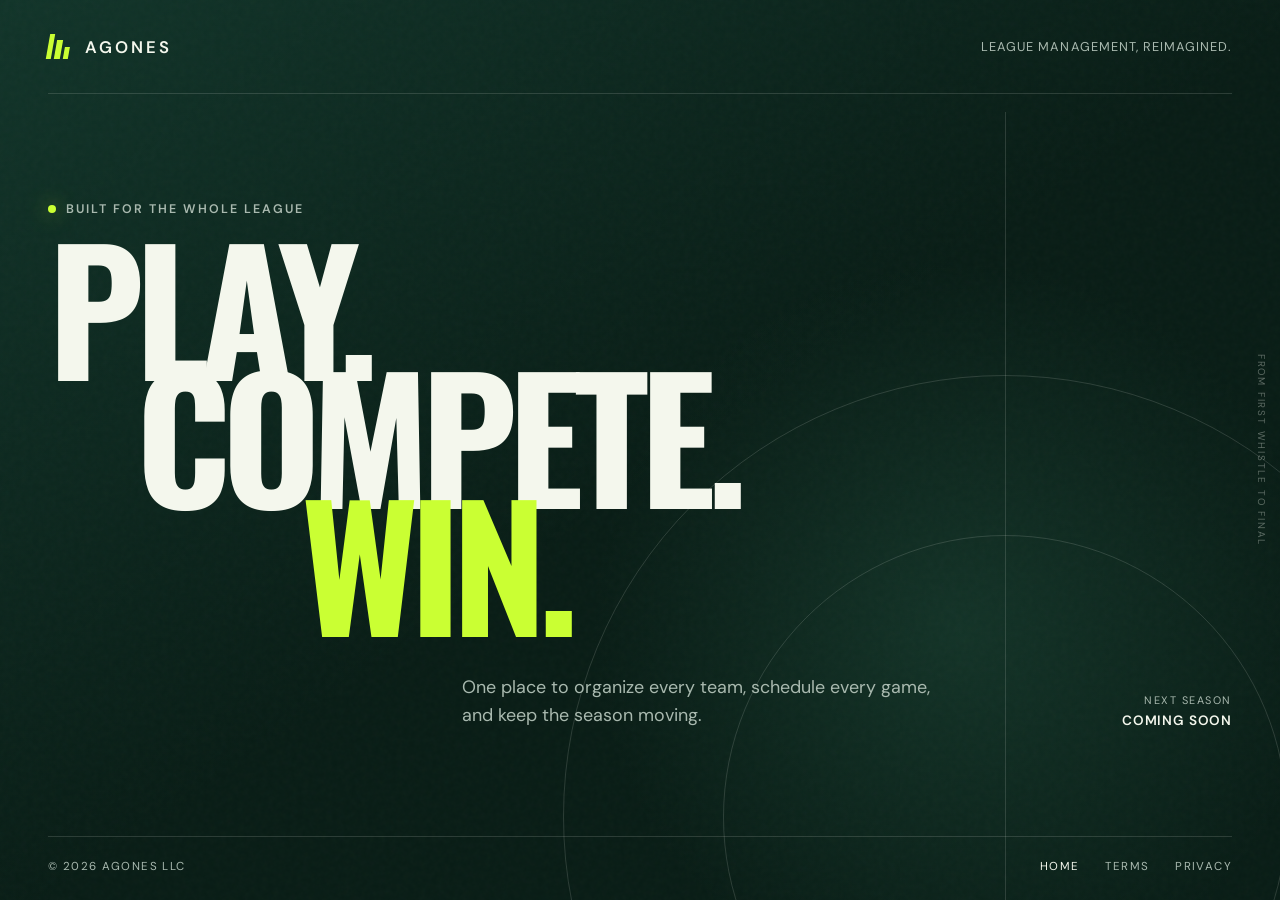
==== index.html @ 1dba7501 "Add Terms of Service and Privacy Policy pages Publish the two legal documents as static subpages at " ====
<!doctype html>
<html lang="en">
  <head>
    <meta charset="UTF-8" />
    <meta name="viewport" content="width=device-width, initial-scale=1.0" />
    <meta
      name="description"
      content="Agones is a modern sports league management platform."
    />
    <meta name="theme-color" content="#081c15" />
    <title>Agones — Play. Compete. Win.</title>
    <link rel="icon" href="favicon.svg" type="image/svg+xml" />
    <link rel="stylesheet" href="styles.css" />
  </head>
  <body>
    <main class="hero">
      <div class="field-lines" aria-hidden="true">
        <span class="field-lines__circle"></span>
        <span class="field-lines__line"></span>
      </div>

      <nav class="nav" aria-label="Main navigation">
        <a class="brand" href="./" aria-label="Agones home">
          <span class="brand__mark" aria-hidden="true">
            <span></span>
            <span></span>
            <span></span>
          </span>
          <span>AGONES</span>
        </a>

        <span class="nav__descriptor">League management, reimagined.</span>
      </nav>

      <section class="hero__content" aria-labelledby="hero-title">
        <p class="eyebrow">
          <span class="eyebrow__dot" aria-hidden="true"></span>
          Built for the whole league
        </p>

        <h1 id="hero-title">
          <span>Play.</span>
          <span>Compete.</span>
          <span class="accent">Win.</span>
        </h1>

        <div class="hero__footer">
          <p class="intro">
            One place to organize every team, schedule every game, and keep the
            season moving.
          </p>

          <div class="season" aria-label="Coming soon">
            <span class="season__label">Next season</span>
            <span class="season__value">Coming soon</span>
          </div>
        </div>
      </section>

      <p class="side-note" aria-hidden="true">From first whistle to final</p>

      <footer class="site-footer">
        <span>&copy; 2026 Agones LLC</span>

        <nav class="site-footer__links" aria-label="Legal">
          <a href="/" aria-current="page">Home</a>
          <a href="/terms/">Terms</a>
          <a href="/privacy/">Privacy</a>
        </nav>
      </footer>
    </main>
  </body>
</html>
---- styles.css ----
@import url("https://fonts.googleapis.com/css2?family=DM+Sans:wght@400;500;600&family=Oswald:wght@600;700&display=swap");

:root {
  color-scheme: dark;
  --ink: #081c15;
  --ink-soft: #113429;
  --chalk: #f4f7ed;
  --muted: #a9b9af;
  --lime: #caff33;
  --line: rgba(244, 247, 237, 0.14);
  --prose: rgba(244, 247, 237, 0.82);
}

* {
  box-sizing: border-box;
}

html {
  min-width: 320px;
  background: var(--ink);
}

body {
  margin: 0;
  color: var(--chalk);
  background: var(--ink);
  font-family: "DM Sans", Arial, sans-serif;
}

a {
  color: inherit;
  text-decoration: none;
}

.hero {
  position: relative;
  display: flex;
  min-height: 100svh;
  flex-direction: column;
  overflow: hidden;
  isolation: isolate;
  background:
    radial-gradient(circle at 75% 70%, rgba(39, 93, 72, 0.35), transparent 32%),
    linear-gradient(145deg, var(--ink-soft) 0%, var(--ink) 52%);
}

.hero::before {
  position: absolute;
  z-index: -1;
  inset: 0;
  background-image: url("data:image/svg+xml,%3Csvg viewBox='0 0 180 180' xmlns='http://www.w3.org/2000/svg'%3E%3Cfilter id='n'%3E%3CfeTurbulence type='fractalNoise' baseFrequency='.85' numOctaves='4' stitchTiles='stitch'/%3E%3C/filter%3E%3Crect width='100%25' height='100%25' filter='url(%23n)' opacity='.18'/%3E%3C/svg%3E");
  content: "";
  opacity: 0.16;
  pointer-events: none;
}

.nav {
  display: flex;
  align-items: center;
  justify-content: space-between;
  width: min(100% - 96px, 1440px);
  margin: 0 auto;
  padding: 34px 0;
  border-bottom: 1px solid var(--line);
}

.brand {
  display: inline-flex;
  align-items: center;
  gap: 12px;
  font-size: 1.05rem;
  font-weight: 600;
  letter-spacing: 0.18em;
}

.brand__mark {
  display: flex;
  width: 25px;
  height: 25px;
  transform: skew(-10deg);
}

.brand__mark span {
  width: 6px;
  margin-right: 3px;
  background: var(--lime);
}

.brand__mark span:nth-child(2) {
  height: 75%;
  align-self: flex-end;
}

.brand__mark span:nth-child(3) {
  height: 50%;
  align-self: flex-end;
}

.nav__descriptor {
  color: var(--muted);
  font-size: 0.8rem;
  letter-spacing: 0.08em;
  text-transform: uppercase;
}

.hero__content {
  display: flex;
  width: min(100% - 96px, 1440px);
  margin: auto;
  padding: 8vh 0;
  flex: 1;
  flex-direction: column;
  justify-content: center;
}

.eyebrow {
  display: flex;
  align-items: center;
  gap: 10px;
  margin: 0 0 24px;
  color: var(--muted);
  font-size: 0.78rem;
  font-weight: 600;
  letter-spacing: 0.16em;
  text-transform: uppercase;
}

.eyebrow__dot {
  width: 8px;
  height: 8px;
  border-radius: 50%;
  background: var(--lime);
  box-shadow: 0 0 20px rgba(202, 255, 51, 0.6);
}

h1 {
  max-width: 1100px;
  margin: 0;
  font-family: "Oswald", Impact, sans-serif;
  font-size: clamp(5.6rem, 13.2vw, 13rem);
  font-weight: 700;
  letter-spacing: -0.055em;
  line-height: 0.76;
  text-transform: uppercase;
}

h1 span {
  display: block;
}

h1 span:nth-child(2) {
  margin-left: 0.52em;
}

h1 .accent {
  margin-left: 1.5em;
  color: var(--lime);
}

.hero__footer {
  display: flex;
  align-items: flex-end;
  justify-content: space-between;
  gap: 48px;
  margin-top: 48px;
  margin-left: 35%;
}

.intro {
  max-width: 470px;
  margin: 0;
  color: var(--muted);
  font-size: clamp(1rem, 1.4vw, 1.3rem);
  line-height: 1.55;
}

.season {
  display: flex;
  min-width: 150px;
  flex-direction: column;
  align-items: flex-end;
  gap: 5px;
}

.season__label {
  color: var(--muted);
  font-size: 0.68rem;
  letter-spacing: 0.14em;
  text-transform: uppercase;
}

.season__value {
  font-size: 0.85rem;
  font-weight: 600;
  letter-spacing: 0.06em;
  text-transform: uppercase;
}

.field-lines {
  position: absolute;
  z-index: -1;
  right: -13vw;
  bottom: -28vw;
  width: 69vw;
  height: 69vw;
  border: 1px solid var(--line);
  border-radius: 50%;
  pointer-events: none;
}

.field-lines__circle {
  position: absolute;
  inset: 18%;
  border: 1px solid var(--line);
  border-radius: 50%;
}

.field-lines__line {
  position: absolute;
  top: -30%;
  left: 50%;
  width: 1px;
  height: 160%;
  background: var(--line);
}

.side-note {
  position: absolute;
  top: 50%;
  right: 19px;
  margin: 0;
  color: rgba(244, 247, 237, 0.35);
  font-size: 0.62rem;
  letter-spacing: 0.18em;
  text-transform: uppercase;
  transform: translateY(-50%) rotate(90deg) translateX(50%);
  transform-origin: right center;
}

@media (max-width: 800px) {
  .nav,
  .hero__content {
    width: calc(100% - 40px);
  }

  .nav {
    padding: 25px 0;
  }

  .nav__descriptor,
  .side-note {
    display: none;
  }

  .hero__content {
    padding: 10vh 0 7vh;
  }

  h1 {
    font-size: clamp(4.7rem, 25vw, 8rem);
    line-height: 0.82;
  }

  h1 span:nth-child(2) {
    margin-left: 0.12em;
  }

  h1 .accent {
    margin-left: 0.42em;
  }

  .hero__footer {
    align-items: flex-start;
    margin-top: 44px;
    margin-left: 0;
    flex-direction: column;
  }

  .intro {
    max-width: 360px;
  }

  .season {
    align-items: flex-start;
  }

  .field-lines {
    right: -56vw;
    bottom: -11vw;
    width: 130vw;
    height: 130vw;
  }
}

@media (max-height: 700px) and (min-width: 801px) {
  .hero__content {
    padding: 6vh 0;
  }

  h1 {
    font-size: min(18vh, 9.5rem);
  }

  .hero__footer {
    margin-top: 28px;
  }
}

.skip-link {
  position: absolute;
  z-index: 5;
  top: 8px;
  left: 8px;
  padding: 10px 16px;
  border-radius: 4px;
  background: var(--lime);
  color: var(--ink);
  font-size: 0.78rem;
  font-weight: 600;
  letter-spacing: 0.1em;
  text-transform: uppercase;
  transform: translateY(-200%);
}

.skip-link:focus-visible {
  transform: translateY(0);
}

.site-footer {
  display: flex;
  align-items: center;
  justify-content: space-between;
  gap: 18px 32px;
  width: min(100% - 96px, 1440px);
  margin: 0 auto;
  padding: 22px 0 26px;
  border-top: 1px solid var(--line);
  color: var(--muted);
  flex-wrap: wrap;
  font-size: 0.72rem;
  letter-spacing: 0.12em;
  text-transform: uppercase;
}

.site-footer__links {
  display: flex;
  gap: 26px;
  flex-wrap: wrap;
}

.site-footer a:hover,
.site-footer a:focus-visible,
.site-footer a[aria-current="page"] {
  color: var(--chalk);
}

.doc-page {
  display: flex;
  min-height: 100svh;
  flex-direction: column;
  background:
    radial-gradient(circle at 88% -8%, rgba(39, 93, 72, 0.32), transparent 42%),
    var(--ink);
}

.doc-nav {
  display: flex;
  align-items: center;
  justify-content: space-between;
  gap: 24px;
  width: min(100% - 96px, 1440px);
  margin: 0 auto;
  padding: 30px 0;
  border-bottom: 1px solid var(--line);
}

.doc {
  width: min(100% - 96px, 720px);
  margin: 0 auto;
  padding: 72px 0 80px;
  flex: 1;
}

.doc__site {
  margin: 0 0 14px;
  color: var(--muted);
  font-size: 0.72rem;
  font-weight: 600;
  letter-spacing: 0.16em;
  text-transform: uppercase;
}

.doc h1 {
  max-width: none;
  margin: 0;
  font-size: clamp(2.5rem, 6.5vw, 3.9rem);
  letter-spacing: -0.02em;
  line-height: 0.95;
}

.doc__date {
  margin: 20px 0 0;
  padding-bottom: 36px;
  border-bottom: 1px solid var(--line);
  color: var(--muted);
  font-size: 0.82rem;
  letter-spacing: 0.04em;
}

.doc__lede {
  margin: 36px 0 0;
  color: var(--prose);
  font-size: 1.02rem;
  line-height: 1.7;
}

.doc section {
  margin-top: 46px;
}

.doc h2 {
  margin: 0 0 18px;
  font-family: "Oswald", Impact, sans-serif;
  font-size: 1.28rem;
  font-weight: 600;
  letter-spacing: 0.01em;
  text-transform: uppercase;
}

.doc h2 .num {
  margin-right: 10px;
  color: var(--lime);
}

.doc h3 {
  margin: 32px 0 14px;
  color: var(--chalk);
  font-size: 0.78rem;
  font-weight: 600;
  letter-spacing: 0.14em;
  text-transform: uppercase;
}

.doc p,
.doc li {
  color: var(--prose);
  font-size: 1rem;
  line-height: 1.7;
}

.doc p {
  margin: 0 0 16px;
}

.doc p:last-child,
.doc li:last-child {
  margin-bottom: 0;
}

.doc ul {
  margin: 0 0 16px;
  padding: 0;
  list-style: none;
}

.doc li {
  position: relative;
  margin-bottom: 10px;
  padding-left: 22px;
}

.doc li::before {
  position: absolute;
  top: 0.72em;
  left: 0;
  width: 8px;
  height: 1px;
  background: var(--lime);
  content: "";
}

.doc strong {
  color: var(--chalk);
  font-weight: 600;
}

.doc a {
  color: var(--lime);
  text-decoration: underline;
  text-decoration-thickness: 1px;
  text-underline-offset: 3px;
}

.doc a:hover {
  color: var(--chalk);
}

.doc__contact {
  margin-top: 18px;
  padding: 22px 24px;
  border-left: 2px solid var(--lime);
  background: rgba(244, 247, 237, 0.04);
}

.doc__contact p {
  margin: 0;
  line-height: 1.6;
}

@media (max-width: 800px) {
  .doc-nav,
  .doc,
  .site-footer {
    width: calc(100% - 40px);
  }

  .doc-nav {
    padding: 22px 0;
  }

  .doc {
    padding: 48px 0 56px;
  }

  .doc section {
    margin-top: 38px;
  }

  .site-footer {
    align-items: flex-start;
    flex-direction: column;
    gap: 14px;
  }
}

@media (prefers-reduced-motion: no-preference) {
  .skip-link {
    transition: transform 160ms ease;
  }

  .hero__content > * {
    animation: rise-in 700ms cubic-bezier(0.2, 0.75, 0.25, 1) both;
  }

  .hero__content h1 {
    animation-delay: 90ms;
  }

  .hero__footer {
    animation-delay: 180ms;
  }

  @keyframes rise-in {
    from {
      opacity: 0;
      transform: translateY(18px);
    }

    to {
      opacity: 1;
      transform: translateY(0);
    }
  }
}
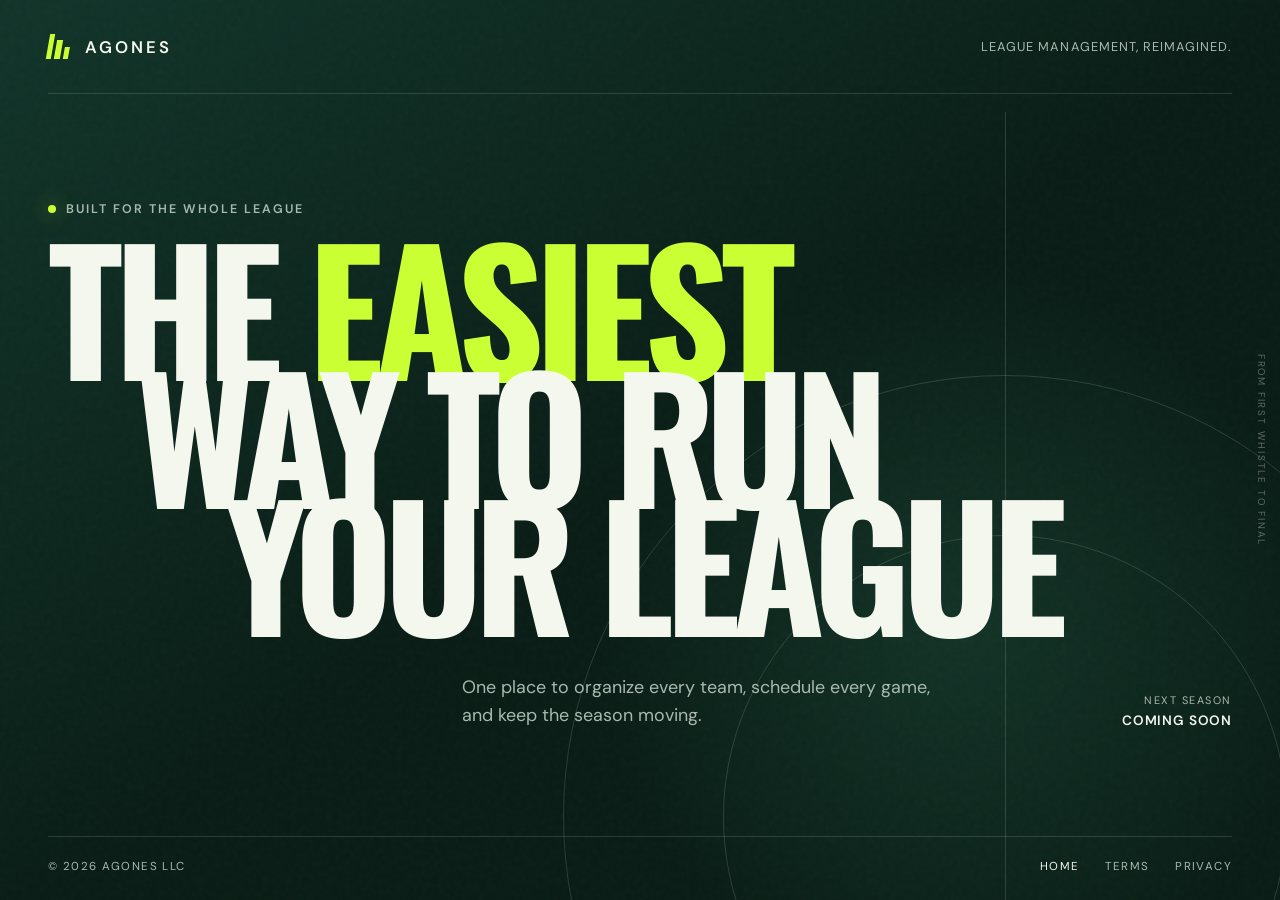
==== commit 0efd23b0: "Replace hero headline with "The easiest way to run your league" "Play. Compete. Win." reads like gam" ====
--- a/index.html
+++ b/index.html
@@ -8,7 +8,7 @@
       content="Agones is a modern sports league management platform."
     />
     <meta name="theme-color" content="#081c15" />
-    <title>Agones — Play. Compete. Win.</title>
+    <title>Agones — The easiest way to run your league</title>
     <link rel="icon" href="favicon.svg" type="image/svg+xml" />
     <link rel="stylesheet" href="styles.css" />
   </head>
@@ -39,9 +39,9 @@
         </p>
 
         <h1 id="hero-title">
-          <span>Play.</span>
-          <span>Compete.</span>
-          <span class="accent">Win.</span>
+          <span>The <span class="accent">easiest</span></span>
+          <span>way to run</span>
+          <span>your league</span>
         </h1>
 
         <div class="hero__footer">
--- a/styles.css
+++ b/styles.css
@@ -134,7 +134,7 @@
 }
 
 h1 {
-  max-width: 1100px;
+  max-width: 1300px;
   margin: 0;
   font-family: "Oswald", Impact, sans-serif;
   font-size: clamp(5.6rem, 13.2vw, 13rem);
@@ -144,16 +144,19 @@
   text-transform: uppercase;
 }
 
-h1 span {
+h1 > span {
   display: block;
 }
 
-h1 span:nth-child(2) {
+h1 > span:nth-child(2) {
   margin-left: 0.52em;
 }
 
+h1 > span:nth-child(3) {
+  margin-left: 1.04em;
+}
+
 h1 .accent {
-  margin-left: 1.5em;
   color: var(--lime);
 }
 
@@ -257,15 +260,15 @@
   }
 
   h1 {
-    font-size: clamp(4.7rem, 25vw, 8rem);
+    font-size: clamp(3rem, 15vw, 8rem);
     line-height: 0.82;
   }
 
-  h1 span:nth-child(2) {
+  h1 > span:nth-child(2) {
     margin-left: 0.12em;
   }
 
-  h1 .accent {
+  h1 > span:nth-child(3) {
     margin-left: 0.42em;
   }
 
@@ -298,7 +301,7 @@
   }
 
   h1 {
-    font-size: min(18vh, 9.5rem);
+    font-size: min(18vh, 13.2vw, 9.5rem);
   }
 
   .hero__footer {
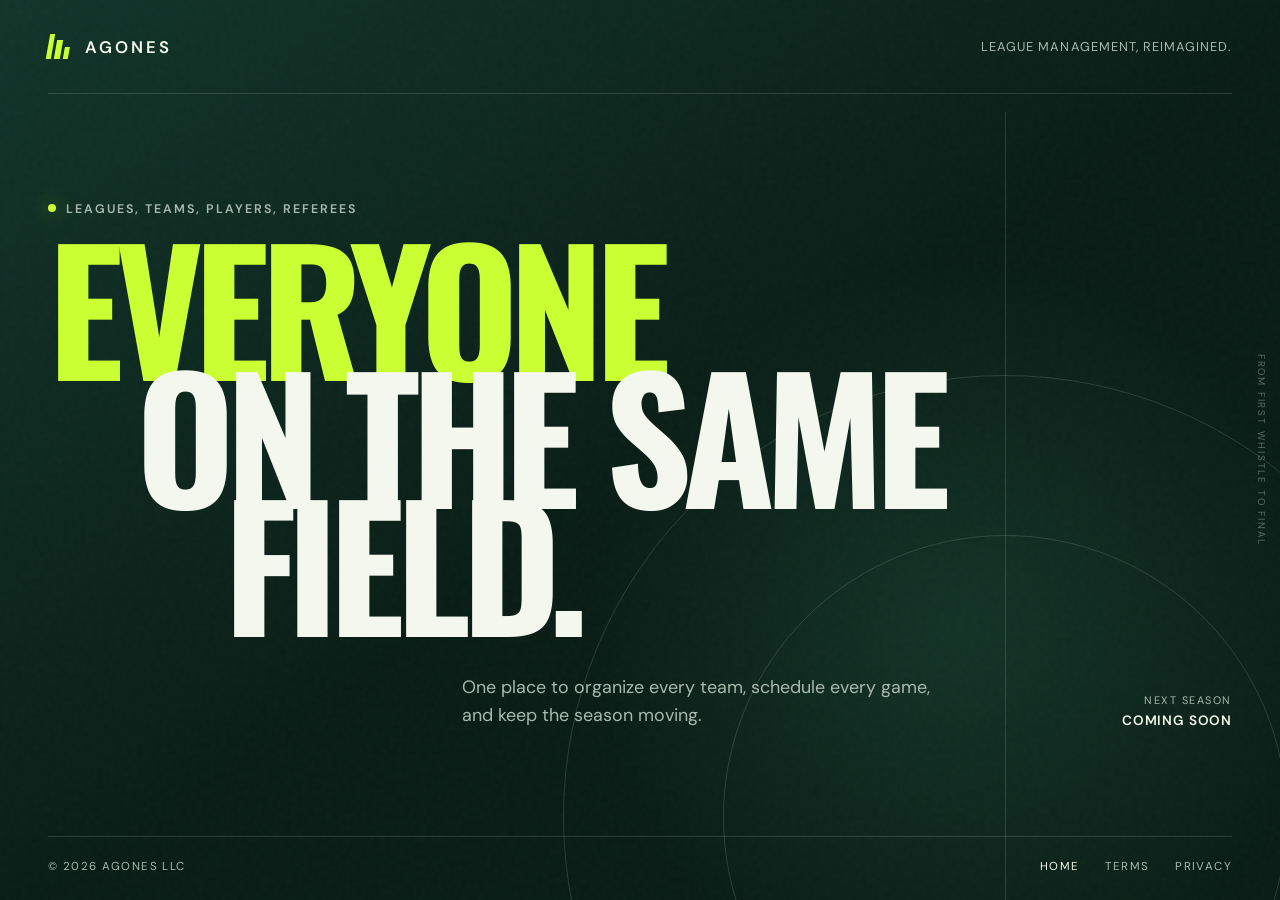
==== commit 0c1bc327: "Revise hero eyebrow and headline Headline becomes "Everyone on the same field." with "Everyone" acce" ====
--- a/index.html
+++ b/index.html
@@ -8,7 +8,7 @@
       content="Agones is a modern sports league management platform."
     />
     <meta name="theme-color" content="#081c15" />
-    <title>Agones — The easiest way to run your league</title>
+    <title>Agones — Everyone on the same field.</title>
     <link rel="icon" href="favicon.svg" type="image/svg+xml" />
     <link rel="stylesheet" href="styles.css" />
   </head>
@@ -35,13 +35,13 @@
       <section class="hero__content" aria-labelledby="hero-title">
         <p class="eyebrow">
           <span class="eyebrow__dot" aria-hidden="true"></span>
-          Built for the whole league
+          Leagues, teams, players, referees
         </p>
 
         <h1 id="hero-title">
-          <span>The <span class="accent">easiest</span></span>
-          <span>way to run</span>
-          <span>your league</span>
+          <span class="accent">Everyone</span>
+          <span>on the same</span>
+          <span>field.</span>
         </h1>
 
         <div class="hero__footer">
--- a/styles.css
+++ b/styles.css
@@ -115,7 +115,7 @@
 
 .eyebrow {
   display: flex;
-  align-items: center;
+  align-items: flex-start;
   gap: 10px;
   margin: 0 0 24px;
   color: var(--muted);
@@ -128,6 +128,8 @@
 .eyebrow__dot {
   width: 8px;
   height: 8px;
+  margin-top: 0.3em;
+  flex-shrink: 0;
   border-radius: 50%;
   background: var(--lime);
   box-shadow: 0 0 20px rgba(202, 255, 51, 0.6);
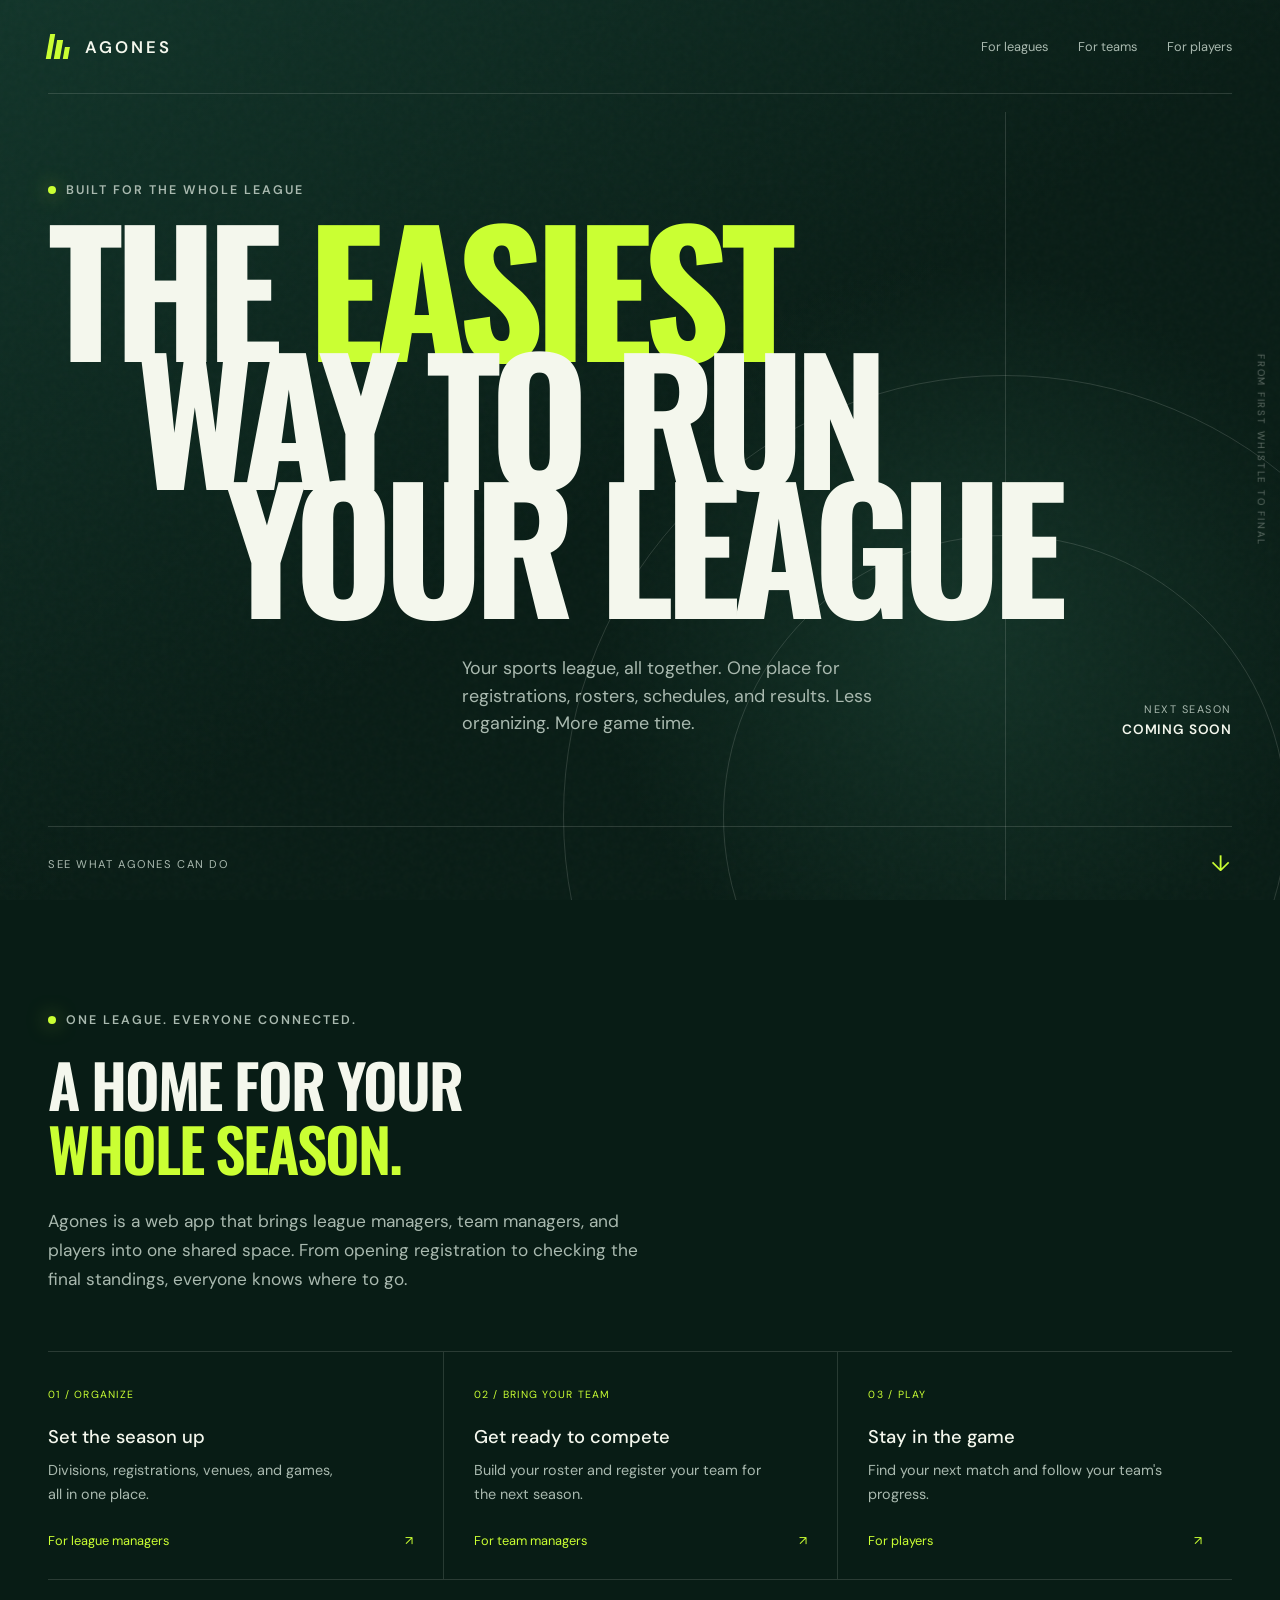
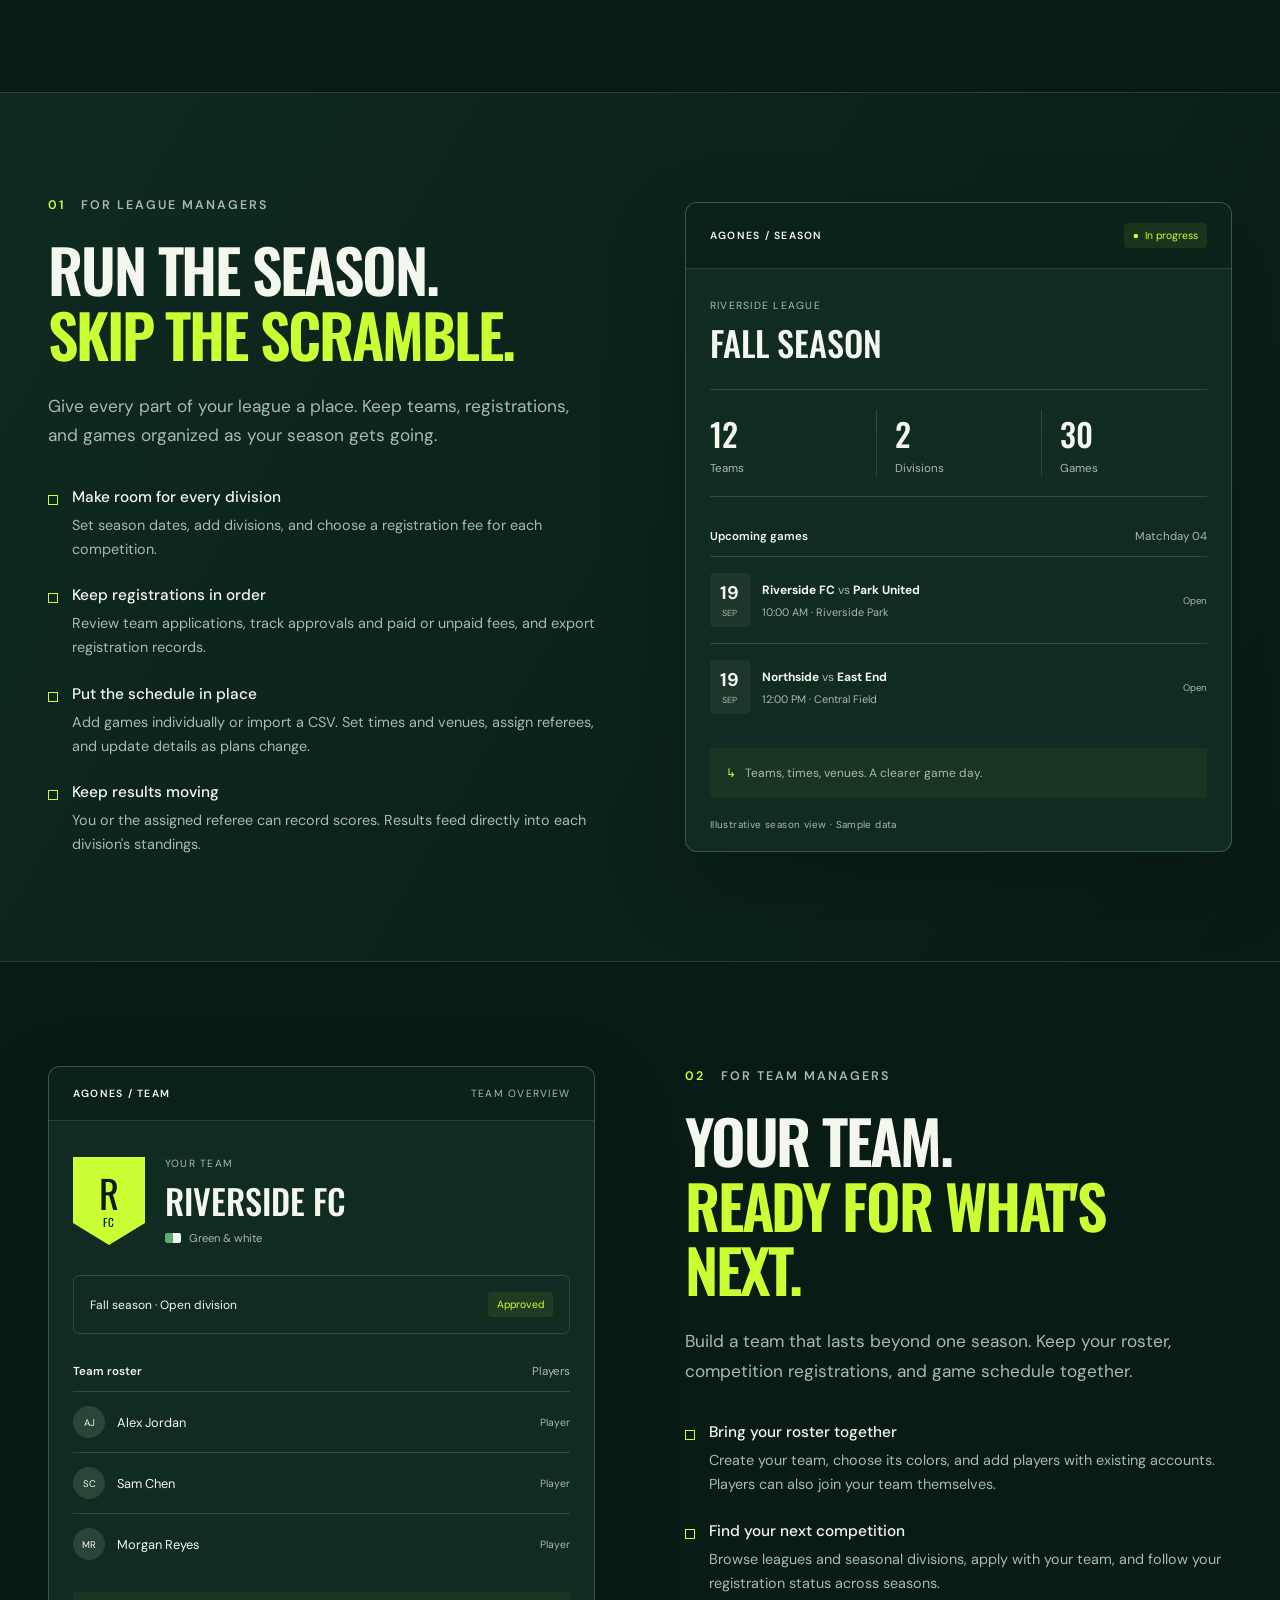
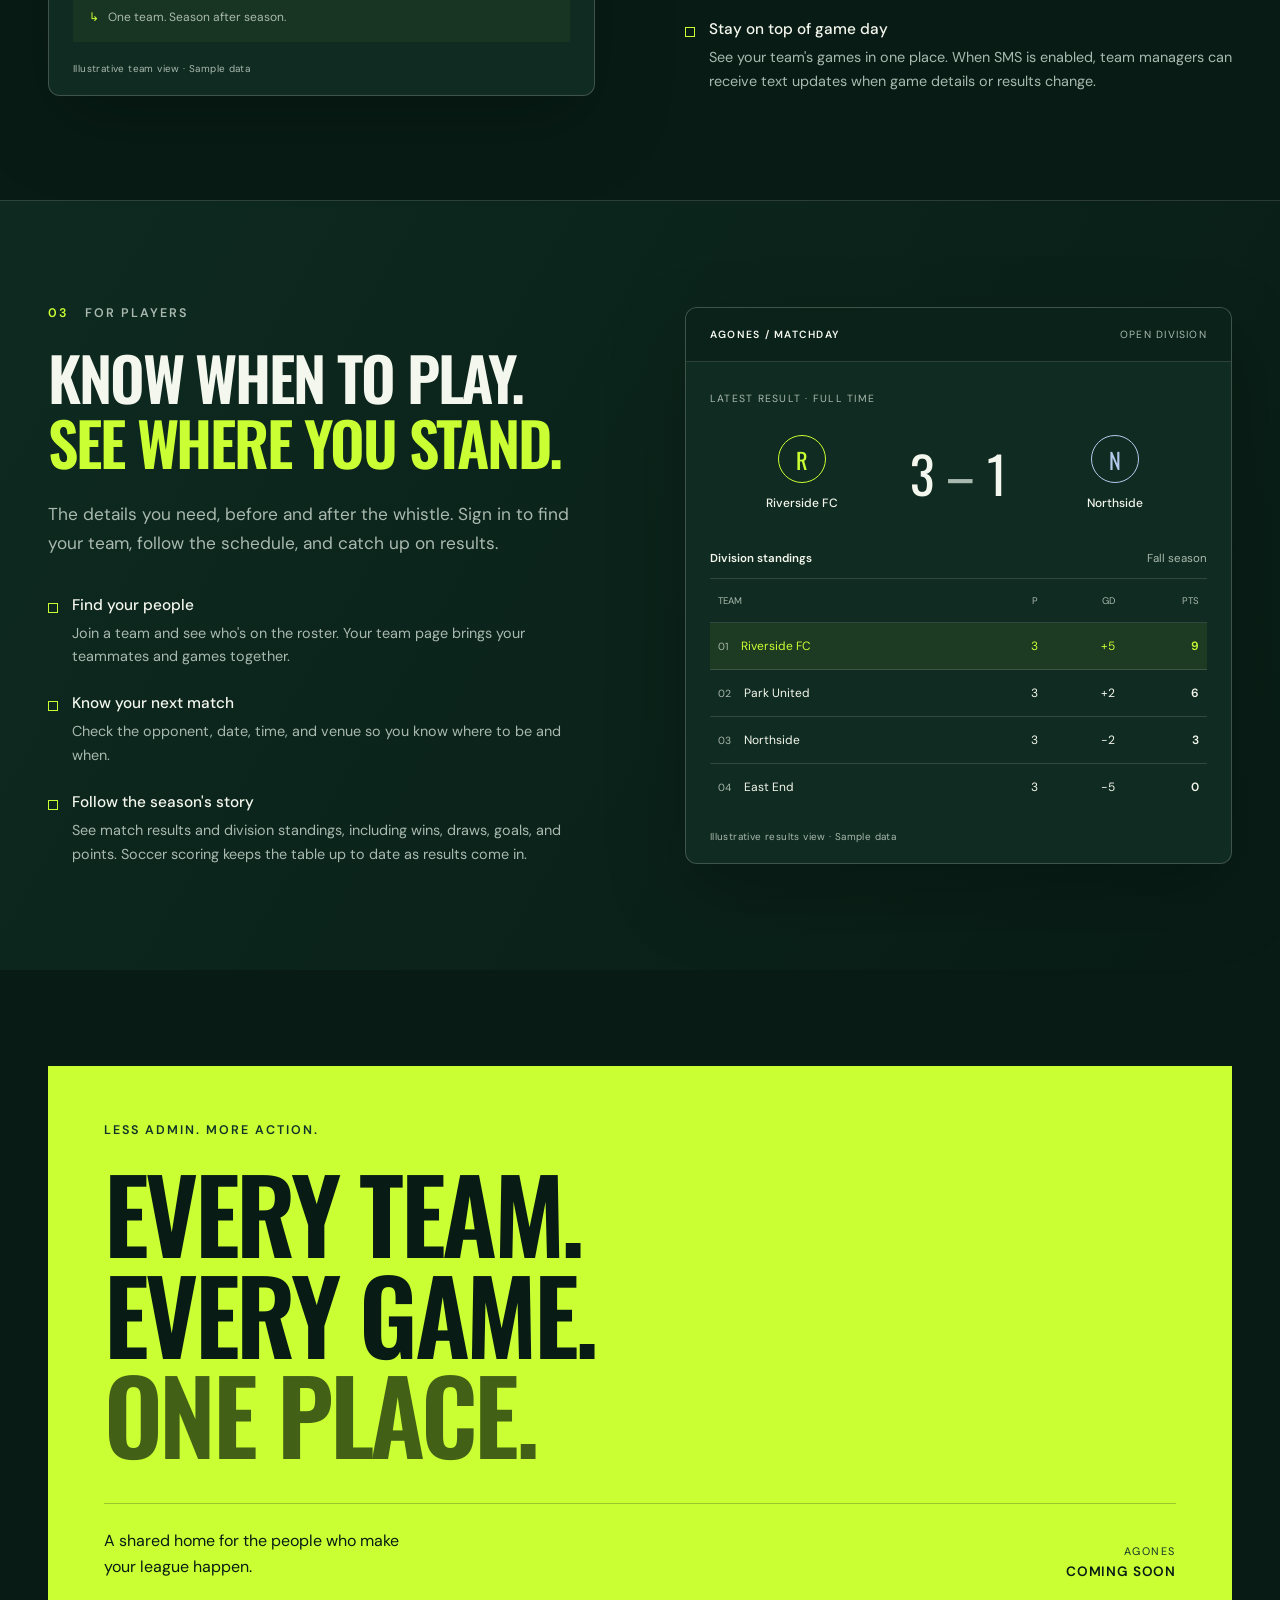
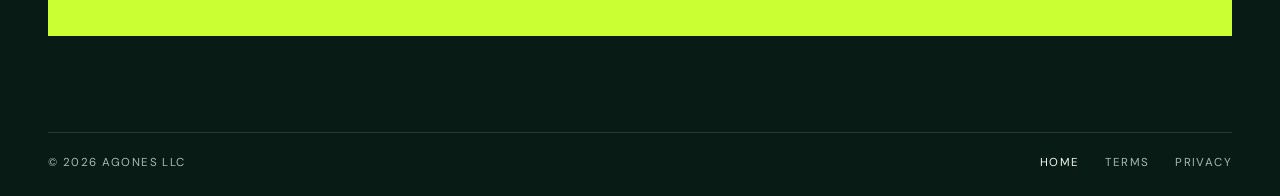
==== commit 8965b6b5: "Expand marketing site with product features for leagues, teams, and players" ====
--- a/index.html
+++ b/index.html
@@ -5,15 +5,17 @@
     <meta name="viewport" content="width=device-width, initial-scale=1.0" />
     <meta
       name="description"
-      content="Agones is a modern sports league management platform."
+      content="Agones brings sports leagues together. Manage seasons, team registrations, rosters, schedules, results, and standings in one place."
     />
     <meta name="theme-color" content="#081c15" />
-    <title>Agones — Everyone on the same field.</title>
+    <title>Agones — The easiest way to run your league</title>
     <link rel="icon" href="favicon.svg" type="image/svg+xml" />
     <link rel="stylesheet" href="styles.css" />
   </head>
   <body>
-    <main class="hero">
+    <a class="skip-link" href="#product">Skip to product details</a>
+    <main>
+    <div class="hero">
       <div class="field-lines" aria-hidden="true">
         <span class="field-lines__circle"></span>
         <span class="field-lines__line"></span>
@@ -29,25 +31,29 @@
           <span>AGONES</span>
         </a>
 
-        <span class="nav__descriptor">League management, reimagined.</span>
+        <div class="nav__links">
+          <a href="#league-managers">For leagues</a>
+          <a href="#team-managers">For teams</a>
+          <a href="#players">For players</a>
+        </div>
       </nav>
 
       <section class="hero__content" aria-labelledby="hero-title">
         <p class="eyebrow">
           <span class="eyebrow__dot" aria-hidden="true"></span>
-          Leagues, teams, players, referees
+          Built for the whole league
         </p>
 
         <h1 id="hero-title">
-          <span class="accent">Everyone</span>
-          <span>on the same</span>
-          <span>field.</span>
+          <span>The <span class="accent">easiest</span></span>
+          <span>way to run</span>
+          <span>your league</span>
         </h1>
 
         <div class="hero__footer">
           <p class="intro">
-            One place to organize every team, schedule every game, and keep the
-            season moving.
+            Your sports league, all together. One place for registrations,
+            rosters, schedules, and results. Less organizing. More game time.
           </p>
 
           <div class="season" aria-label="Coming soon">
@@ -59,7 +65,112 @@
 
       <p class="side-note" aria-hidden="true">From first whistle to final</p>
 
-      <footer class="site-footer">
+      <a class="hero__scroll" href="#product">
+        <span>See what Agones can do</span><span aria-hidden="true">↓</span>
+      </a>
+    </div>
+
+    <section class="product section-shell" id="product" aria-labelledby="product-title">
+      <div class="section-heading">
+        <p class="eyebrow"><span class="eyebrow__dot" aria-hidden="true"></span>One league. Everyone connected.</p>
+        <h2 id="product-title">A home for your<br /><span class="accent">whole season.</span></h2>
+        <p class="section-intro">Agones is a web app that brings league managers, team managers, and players into one shared space. From opening registration to checking the final standings, everyone knows where to go.</p>
+      </div>
+      <div class="season-path" aria-label="Your season with Agones">
+        <a href="#league-managers"><span class="step-number">01 / Organize</span><h3>Set the season up</h3><p>Divisions, registrations, venues, and games, all in one place.</p><span class="text-link">For league managers <span aria-hidden="true">↗</span></span></a>
+        <a href="#team-managers"><span class="step-number">02 / Bring your team</span><h3>Get ready to compete</h3><p>Build your roster and register your team for the next season.</p><span class="text-link">For team managers <span aria-hidden="true">↗</span></span></a>
+        <a href="#players"><span class="step-number">03 / Play</span><h3>Stay in the game</h3><p>Find your next match and follow your team's progress.</p><span class="text-link">For players <span aria-hidden="true">↗</span></span></a>
+      </div>
+    </section>
+
+    <section class="audience audience--league" id="league-managers" aria-labelledby="league-title">
+      <div class="section-shell audience__grid">
+        <div class="audience__copy">
+          <p class="eyebrow"><span class="section-number">01</span> For league managers</p>
+          <h2 id="league-title">Run the season.<br /><span class="accent">Skip the scramble.</span></h2>
+          <p class="section-intro">Give every part of your league a place. Keep teams, registrations, and games organized as your season gets going.</p>
+          <ul class="feature-list">
+            <li><h3>Make room for every division</h3><p>Set season dates, add divisions, and choose a registration fee for each competition.</p></li>
+            <li><h3>Keep registrations in order</h3><p>Review team applications, track approvals and paid or unpaid fees, and export registration records.</p></li>
+            <li><h3>Put the schedule in place</h3><p>Add games individually or import a CSV. Set times and venues, assign referees, and update details as plans change.</p></li>
+            <li><h3>Keep results moving</h3><p>You or the assigned referee can record scores. Results feed directly into each division's standings.</p></li>
+          </ul>
+        </div>
+        <figure class="product-preview preview--league">
+          <div class="preview__top"><span class="preview__brand">AGONES / SEASON</span><span class="status"><span aria-hidden="true">●</span> In progress</span></div>
+          <div class="preview__body">
+            <p class="preview__eyebrow">Riverside League</p>
+            <h3 class="preview__title">Fall season</h3>
+            <div class="preview__stats"><div><strong>12</strong><span>Teams</span></div><div><strong>2</strong><span>Divisions</span></div><div><strong>30</strong><span>Games</span></div></div>
+            <div class="preview__label"><span>Upcoming games</span><span>Matchday 04</span></div>
+            <div class="fixture"><div class="fixture__date"><strong>19</strong><span>SEP</span></div><div><strong>Riverside FC <span class="versus">vs</span> Park United</strong><p>10:00 AM · Riverside Park</p></div><span class="fixture__tag">Open</span></div>
+            <div class="fixture"><div class="fixture__date"><strong>19</strong><span>SEP</span></div><div><strong>Northside <span class="versus">vs</span> East End</strong><p>12:00 PM · Central Field</p></div><span class="fixture__tag">Open</span></div>
+            <div class="preview__note"><span class="accent" aria-hidden="true">↳</span> Teams, times, venues. A clearer game day.</div>
+          </div>
+          <figcaption>Illustrative season view · Sample data</figcaption>
+        </figure>
+      </div>
+    </section>
+
+    <section class="audience audience--team" id="team-managers" aria-labelledby="team-title">
+      <div class="section-shell audience__grid">
+        <div class="audience__copy">
+          <p class="eyebrow"><span class="section-number">02</span> For team managers</p>
+          <h2 id="team-title">Your team.<br /><span class="accent">Ready for what's next.</span></h2>
+          <p class="section-intro">Build a team that lasts beyond one season. Keep your roster, competition registrations, and game schedule together.</p>
+          <ul class="feature-list">
+            <li><h3>Bring your roster together</h3><p>Create your team, choose its colors, and add players with existing accounts. Players can also join your team themselves.</p></li>
+            <li><h3>Find your next competition</h3><p>Browse leagues and seasonal divisions, apply with your team, and follow your registration status across seasons.</p></li>
+            <li><h3>Stay on top of game day</h3><p>See your team's games in one place. When SMS is enabled, team managers can receive text updates when game details or results change.</p></li>
+          </ul>
+        </div>
+        <figure class="product-preview preview--team">
+          <div class="preview__top"><span class="preview__brand">AGONES / TEAM</span><span class="preview__eyebrow">Team overview</span></div>
+          <div class="preview__body">
+            <div class="team-identity"><span class="team-crest" aria-hidden="true">R<span>FC</span></span><div><p class="preview__eyebrow">Your team</p><h3 class="preview__title">Riverside FC</h3><p class="team-colors"><span aria-hidden="true"></span>Green &amp; white</p></div></div>
+            <div class="registration-summary"><span>Fall season · Open division</span><span class="status">Approved</span></div>
+            <div class="preview__label"><span>Team roster</span><span>Players</span></div>
+            <ul class="roster"><li><span class="avatar" aria-hidden="true">AJ</span><span>Alex Jordan</span><span>Player</span></li><li><span class="avatar" aria-hidden="true">SC</span><span>Sam Chen</span><span>Player</span></li><li><span class="avatar" aria-hidden="true">MR</span><span>Morgan Reyes</span><span>Player</span></li></ul>
+            <div class="preview__note"><span class="accent" aria-hidden="true">↳</span> One team. Season after season.</div>
+          </div>
+          <figcaption>Illustrative team view · Sample data</figcaption>
+        </figure>
+      </div>
+    </section>
+
+    <section class="audience audience--players" id="players" aria-labelledby="players-title">
+      <div class="section-shell audience__grid">
+        <div class="audience__copy">
+          <p class="eyebrow"><span class="section-number">03</span> For players</p>
+          <h2 id="players-title">Know when to play.<br /><span class="accent">See where you stand.</span></h2>
+          <p class="section-intro">The details you need, before and after the whistle. Sign in to find your team, follow the schedule, and catch up on results.</p>
+          <ul class="feature-list">
+            <li><h3>Find your people</h3><p>Join a team and see who's on the roster. Your team page brings your teammates and games together.</p></li>
+            <li><h3>Know your next match</h3><p>Check the opponent, date, time, and venue so you know where to be and when.</p></li>
+            <li><h3>Follow the season's story</h3><p>See match results and division standings, including wins, draws, goals, and points. Soccer scoring keeps the table up to date as results come in.</p></li>
+          </ul>
+        </div>
+        <figure class="product-preview preview--players">
+          <div class="preview__top"><span class="preview__brand">AGONES / MATCHDAY</span><span class="preview__eyebrow">Open division</span></div>
+          <div class="preview__body">
+            <p class="preview__eyebrow">Latest result · Full time</p>
+            <div class="scoreboard"><div><span class="club-badge" aria-hidden="true">R</span><strong>Riverside FC</strong></div><p>3 <span>–</span> 1</p><div><span class="club-badge club-badge--away" aria-hidden="true">N</span><strong>Northside</strong></div></div>
+            <div class="preview__label"><span>Division standings</span><span>Fall season</span></div>
+            <table class="standings"><caption class="sr-only">Example Open division standings</caption><thead><tr><th scope="col">Team</th><th scope="col"><abbr title="Played">P</abbr></th><th scope="col"><abbr title="Goal difference">GD</abbr></th><th scope="col"><abbr title="Points">PTS</abbr></th></tr></thead><tbody><tr class="standings__highlight"><th scope="row"><span>01</span> Riverside FC</th><td>3</td><td>+5</td><td>9</td></tr><tr><th scope="row"><span>02</span> Park United</th><td>3</td><td>+2</td><td>6</td></tr><tr><th scope="row"><span>03</span> Northside</th><td>3</td><td>−2</td><td>3</td></tr><tr><th scope="row"><span>04</span> East End</th><td>3</td><td>−5</td><td>0</td></tr></tbody></table>
+          </div>
+          <figcaption>Illustrative results view · Sample data</figcaption>
+        </figure>
+      </div>
+    </section>
+
+    <section class="closing section-shell" aria-labelledby="closing-title">
+      <p class="eyebrow">Less admin. More action.</p>
+      <h2 id="closing-title">Every team.<br />Every game.<br /><span>One place.</span></h2>
+      <div class="closing__footer"><p>A shared home for the people who make your league happen.</p><div class="season"><span class="season__label">Agones</span><span class="season__value">Coming soon</span></div></div>
+    </section>
+    </main>
+
+    <footer class="site-footer">
         <span>&copy; 2026 Agones LLC</span>
 
         <nav class="site-footer__links" aria-label="Legal">
@@ -68,6 +179,5 @@
           <a href="/privacy/">Privacy</a>
         </nav>
       </footer>
-    </main>
   </body>
 </html>
--- a/styles.css
+++ b/styles.css
@@ -115,7 +115,7 @@
 
 .eyebrow {
   display: flex;
-  align-items: flex-start;
+  align-items: center;
   gap: 10px;
   margin: 0 0 24px;
   color: var(--muted);
@@ -128,8 +128,6 @@
 .eyebrow__dot {
   width: 8px;
   height: 8px;
-  margin-top: 0.3em;
-  flex-shrink: 0;
   border-radius: 50%;
   background: var(--lime);
   box-shadow: 0 0 20px rgba(202, 255, 51, 0.6);
@@ -359,6 +357,721 @@
   color: var(--chalk);
 }
 
+.nav__links {
+  display: flex;
+  gap: 30px;
+  font-size: 0.8rem;
+  color: var(--muted);
+}
+
+.nav__links a:hover,
+.text-link,
+.accent {
+  color: var(--lime);
+}
+
+a:focus-visible {
+  outline: 2px solid var(--lime);
+  outline-offset: 6px;
+}
+
+.hero__scroll {
+  display: flex;
+  justify-content: space-between;
+  align-items: center;
+  width: min(100% - 96px, 1440px);
+  margin: 0 auto;
+  padding: 22px 0;
+  border-top: 1px solid var(--line);
+  color: var(--muted);
+  font-size: 0.7rem;
+  letter-spacing: 0.14em;
+  text-transform: uppercase;
+}
+
+.hero__scroll > span:last-child {
+  color: var(--lime);
+  font-size: 1.4rem;
+}
+
+.section-shell {
+  width: min(100% - 96px, 1280px);
+  margin: 0 auto;
+}
+
+section[id] {
+  scroll-margin-top: 32px;
+}
+
+.product {
+  padding: 112px 0;
+}
+
+.section-heading {
+  max-width: 800px;
+}
+
+.product h2,
+.audience h2,
+.closing h2 {
+  margin: 0;
+  font-family: "Oswald", Impact, sans-serif;
+  font-size: clamp(2.7rem, 4.7vw, 4.7rem);
+  font-weight: 600;
+  letter-spacing: -0.035em;
+  line-height: 1.07;
+  text-transform: uppercase;
+  text-wrap: balance;
+}
+
+.section-intro {
+  max-width: 620px;
+  margin: 26px 0 0;
+  color: var(--muted);
+  font-size: 1.08rem;
+  line-height: 1.7;
+}
+
+.season-path {
+  display: grid;
+  grid-template-columns: repeat(3, minmax(0, 1fr));
+  margin-top: 56px;
+  border-top: 1px solid var(--line);
+  border-bottom: 1px solid var(--line);
+}
+
+.season-path > a {
+  padding: 30px;
+}
+
+.season-path > a:first-child {
+  padding-left: 0;
+}
+
+.season-path > a + a {
+  border-left: 1px solid var(--line);
+}
+
+.season-path > a:hover {
+  background: rgba(244, 247, 237, 0.025);
+}
+
+.step-number,
+.preview__eyebrow,
+.preview__brand {
+  font-size: 0.65rem;
+  letter-spacing: 0.12em;
+  text-transform: uppercase;
+}
+
+.step-number {
+  color: var(--lime);
+}
+
+.season-path h3 {
+  margin: 22px 0 10px;
+  font-size: 1.15rem;
+  font-weight: 500;
+}
+
+.season-path p {
+  max-width: 300px;
+  margin: 0 0 26px;
+  color: var(--muted);
+  font-size: 0.9rem;
+  line-height: 1.65;
+}
+
+.text-link {
+  display: flex;
+  align-items: center;
+  justify-content: space-between;
+  gap: 12px;
+  font-size: 0.8rem;
+}
+
+.audience {
+  padding: 104px 0;
+  border-top: 1px solid var(--line);
+}
+
+.audience--league,
+.audience--players {
+  background: linear-gradient(120deg, #0e2a20, var(--ink));
+}
+
+.audience__grid {
+  display: grid;
+  grid-template-columns: repeat(2, minmax(0, 1fr));
+  align-items: center;
+  gap: clamp(40px, 7vw, 112px);
+}
+
+.audience--team .audience__copy {
+  grid-column: 2;
+  grid-row: 1;
+}
+
+.audience--team .product-preview {
+  grid-column: 1;
+  grid-row: 1;
+}
+
+.section-number {
+  color: var(--lime);
+  margin-right: 6px;
+}
+
+.feature-list {
+  display: grid;
+  gap: 24px;
+  padding: 0;
+  margin: 36px 0 0;
+  list-style: none;
+}
+
+.feature-list li {
+  position: relative;
+  padding-left: 24px;
+}
+
+.feature-list li::before {
+  position: absolute;
+  left: 0;
+  top: 8px;
+  width: 8px;
+  height: 8px;
+  border: 1px solid var(--lime);
+  content: "";
+}
+
+.feature-list h3 {
+  margin: 0 0 7px;
+  font-size: 0.96rem;
+  font-weight: 500;
+}
+
+.feature-list p {
+  margin: 0;
+  color: var(--muted);
+  font-size: 0.9rem;
+  line-height: 1.65;
+}
+
+.product-preview {
+  min-width: 0;
+  margin: 0;
+  overflow: hidden;
+  border: 1px solid rgba(244, 247, 237, 0.2);
+  border-radius: 12px;
+  background: #102b21;
+  box-shadow: 0 30px 80px rgba(0, 0, 0, 0.22);
+}
+
+.preview__top {
+  display: flex;
+  justify-content: space-between;
+  align-items: center;
+  gap: 12px;
+  padding: 20px 24px;
+  border-bottom: 1px solid var(--line);
+  background: rgba(8, 28, 21, 0.55);
+}
+
+.preview__brand {
+  color: var(--chalk);
+  font-weight: 600;
+}
+
+.preview__eyebrow {
+  margin: 0 0 10px;
+  color: var(--muted);
+}
+
+.preview__top .preview__eyebrow {
+  margin: 0;
+}
+
+.status {
+  display: inline-flex;
+  align-items: center;
+  gap: 6px;
+  padding: 6px 9px;
+  border-radius: 4px;
+  background: rgba(202, 255, 51, 0.08);
+  color: var(--lime);
+  font-size: 0.65rem;
+  white-space: nowrap;
+}
+
+.preview__body {
+  padding: 30px 24px 20px;
+}
+
+.preview__title {
+  margin: 0;
+  font-family: "Oswald", Impact, sans-serif;
+  font-size: 2.15rem;
+  font-weight: 500;
+  line-height: 1.2;
+  text-transform: uppercase;
+}
+
+.preview__stats {
+  display: grid;
+  grid-template-columns: repeat(3, 1fr);
+  margin: 26px 0 32px;
+  padding: 20px 0;
+  border-block: 1px solid var(--line);
+}
+
+.preview__stats > div {
+  display: flex;
+  flex-direction: column;
+  gap: 4px;
+  padding-left: 18px;
+  border-left: 1px solid var(--line);
+}
+
+.preview__stats > div:first-child {
+  padding-left: 0;
+  border-left: 0;
+}
+
+.preview__stats strong {
+  font-family: "Oswald", Impact, sans-serif;
+  font-size: 2rem;
+  font-weight: 500;
+}
+
+.preview__stats span,
+.preview__label {
+  font-size: 0.72rem;
+  color: var(--muted);
+}
+
+.preview__label {
+  display: flex;
+  justify-content: space-between;
+  gap: 12px;
+  margin-bottom: 12px;
+}
+
+.preview__label > span:first-child {
+  color: var(--chalk);
+  font-weight: 600;
+}
+
+.fixture {
+  display: flex;
+  align-items: center;
+  gap: 12px;
+  padding: 16px 0;
+  border-top: 1px solid var(--line);
+  font-size: 0.75rem;
+}
+
+.fixture__date {
+  display: flex;
+  flex: 0 0 40px;
+  flex-direction: column;
+  align-items: center;
+  gap: 2px;
+  padding: 8px 0;
+  background: rgba(244, 247, 237, 0.05);
+  border-radius: 4px;
+}
+
+.fixture__date strong {
+  font-size: 1.15rem;
+}
+
+.fixture__date span {
+  color: var(--muted);
+  font-size: 0.55rem;
+}
+
+.fixture p {
+  margin: 7px 0 0;
+  color: var(--muted);
+  font-size: 0.68rem;
+}
+
+.versus {
+  color: var(--muted);
+  font-weight: 400;
+}
+
+.fixture__tag {
+  margin-left: auto;
+  color: var(--muted);
+  font-size: 0.6rem;
+}
+
+.preview__note {
+  margin-top: 18px;
+  padding: 16px;
+  background: rgba(202, 255, 51, 0.045);
+  color: var(--muted);
+  font-size: 0.75rem;
+  line-height: 1.5;
+}
+
+.preview__note > span {
+  margin-right: 6px;
+}
+
+.product-preview figcaption {
+  padding: 0 24px 20px;
+  color: var(--muted);
+  font-size: 0.62rem;
+  letter-spacing: 0.04em;
+}
+
+.team-identity {
+  display: flex;
+  align-items: center;
+  gap: 20px;
+  margin: 6px 0 30px;
+}
+
+.team-crest {
+  display: flex;
+  flex: 0 0 72px;
+  height: 88px;
+  flex-direction: column;
+  justify-content: center;
+  align-items: center;
+  clip-path: polygon(0 0, 100% 0, 100% 75%, 50% 100%, 0 75%);
+  background: var(--lime);
+  color: var(--ink);
+  font-family: "Oswald", Impact, sans-serif;
+  font-size: 2.4rem;
+  line-height: 1;
+}
+
+.team-crest > span {
+  margin-top: 5px;
+  font-size: 0.7rem;
+  letter-spacing: 0.12em;
+}
+
+.team-colors {
+  display: flex;
+  align-items: center;
+  gap: 8px;
+  margin: 10px 0 0;
+  color: var(--muted);
+  font-size: 0.7rem;
+}
+
+.team-colors > span {
+  width: 16px;
+  height: 10px;
+  border-radius: 2px;
+  background: linear-gradient(90deg, #62a67c 50%, var(--chalk) 50%);
+}
+
+.registration-summary {
+  display: flex;
+  justify-content: space-between;
+  align-items: center;
+  gap: 12px;
+  margin-bottom: 30px;
+  padding: 16px;
+  border: 1px solid var(--line);
+  border-radius: 6px;
+  font-size: 0.75rem;
+}
+
+.roster {
+  padding: 0;
+  margin: 0;
+  list-style: none;
+}
+
+.roster li {
+  display: flex;
+  align-items: center;
+  gap: 12px;
+  padding: 14px 0;
+  border-top: 1px solid var(--line);
+  font-size: 0.8rem;
+}
+
+.avatar {
+  display: grid;
+  width: 32px;
+  height: 32px;
+  place-items: center;
+  border-radius: 50%;
+  background: #274638;
+  color: var(--chalk);
+  font-size: 0.6rem;
+}
+
+.roster li > span:last-child {
+  margin-left: auto;
+  color: var(--muted);
+  font-size: 0.65rem;
+}
+
+.scoreboard {
+  display: grid;
+  grid-template-columns: 1fr auto 1fr;
+  align-items: center;
+  gap: 16px;
+  margin: 30px 0 40px;
+}
+
+.scoreboard > div {
+  display: flex;
+  align-items: center;
+  flex-direction: column;
+  gap: 12px;
+  text-align: center;
+}
+
+.scoreboard strong {
+  font-size: 0.75rem;
+  font-weight: 500;
+}
+
+.club-badge {
+  display: grid;
+  width: 48px;
+  height: 48px;
+  place-items: center;
+  border: 1px solid var(--lime);
+  border-radius: 50%;
+  color: var(--lime);
+  font-family: "Oswald", Impact, sans-serif;
+  font-size: 1.4rem;
+}
+
+.club-badge--away {
+  border-color: #b5c9ed;
+  color: #b5c9ed;
+}
+
+.scoreboard > p {
+  margin: 0;
+  font-family: "Oswald", Impact, sans-serif;
+  font-size: clamp(2rem, 4vw, 3.5rem);
+  white-space: nowrap;
+}
+
+.scoreboard > p > span {
+  color: var(--muted);
+}
+
+.standings {
+  width: 100%;
+  border-collapse: collapse;
+  font-size: 0.75rem;
+  font-variant-numeric: tabular-nums;
+}
+
+.standings th,
+.standings td {
+  padding: 15px 8px;
+  border-top: 1px solid var(--line);
+  text-align: right;
+  font-weight: 400;
+}
+
+.standings th:first-child {
+  text-align: left;
+}
+
+.standings thead {
+  color: var(--muted);
+  font-size: 0.6rem;
+  text-transform: uppercase;
+}
+
+.standings abbr {
+  text-decoration: none;
+}
+
+.standings tbody th > span {
+  margin-right: 10px;
+  color: var(--muted);
+  font-size: 0.65rem;
+}
+
+.standings__highlight {
+  background: rgba(202, 255, 51, 0.07);
+  color: var(--lime);
+}
+
+.standings td:last-child {
+  font-weight: 600;
+}
+
+.closing {
+  margin-block: 96px;
+  padding: 56px;
+  background: var(--lime);
+  color: var(--ink);
+}
+
+.closing .eyebrow {
+  color: var(--ink-soft);
+}
+
+.closing h2 {
+  font-size: clamp(4rem, 8vw, 8rem);
+  line-height: 0.98;
+}
+
+.closing h2 > span {
+  color: #436017;
+}
+
+.closing__footer {
+  display: flex;
+  align-items: flex-end;
+  justify-content: space-between;
+  gap: 24px;
+  margin-top: 40px;
+  padding-top: 24px;
+  border-top: 1px solid rgba(8, 28, 21, 0.25);
+}
+
+.closing__footer p {
+  max-width: 320px;
+  margin: 0;
+  line-height: 1.6;
+}
+
+.closing .season__label {
+  color: var(--ink-soft);
+}
+
+.sr-only {
+  position: absolute;
+  width: 1px;
+  height: 1px;
+  padding: 0;
+  overflow: hidden;
+  clip-path: inset(50%);
+  white-space: nowrap;
+}
+
+@media (max-width: 1000px) {
+  .audience__grid {
+    gap: 36px;
+  }
+
+  .preview__body {
+    padding-inline: 18px;
+  }
+
+  .fixture__tag {
+    display: none;
+  }
+}
+
+@media (max-width: 800px) {
+  .section-shell,
+  .hero__scroll {
+    width: calc(100% - 40px);
+  }
+
+  .nav__links {
+    gap: 16px;
+    font-size: 0.7rem;
+  }
+
+  .product,
+  .audience {
+    padding-block: 64px;
+  }
+
+  .season-path {
+    grid-template-columns: 1fr;
+    margin-top: 36px;
+  }
+
+  .season-path > a,
+  .season-path > a:first-child {
+    padding: 26px 0;
+  }
+
+  .season-path > a + a {
+    border-left: 0;
+    border-top: 1px solid var(--line);
+  }
+
+  .season-path p {
+    max-width: none;
+    margin-bottom: 18px;
+  }
+
+  .season-path h3 {
+    margin-top: 14px;
+  }
+
+  .audience__grid {
+    grid-template-columns: 1fr;
+    gap: 40px;
+  }
+
+  .audience--team .audience__copy,
+  .audience--team .product-preview {
+    grid-column: auto;
+    grid-row: auto;
+  }
+
+  .product-preview {
+    width: 100%;
+    max-width: 560px;
+    justify-self: center;
+  }
+
+  .section-intro {
+    font-size: 1rem;
+  }
+
+  .closing {
+    margin-block: 60px;
+    padding: 32px 24px;
+  }
+
+  .closing__footer {
+    align-items: flex-start;
+    flex-direction: column;
+  }
+}
+
+@media (max-width: 420px) {
+  .nav {
+    align-items: flex-start;
+    gap: 22px;
+    flex-direction: column;
+  }
+
+  .nav__links {
+    width: 100%;
+    justify-content: space-between;
+  }
+
+  .preview__top {
+    padding-inline: 16px;
+  }
+
+  .registration-summary {
+    padding: 12px;
+    font-size: 0.65rem;
+  }
+
+  .standings th,
+  .standings td {
+    padding-inline: 5px;
+  }
+}
+
 .doc-page {
   display: flex;
   min-height: 100svh;
@@ -539,6 +1252,10 @@
 }
 
 @media (prefers-reduced-motion: no-preference) {
+  html {
+    scroll-behavior: smooth;
+  }
+
   .skip-link {
     transition: transform 160ms ease;
   }
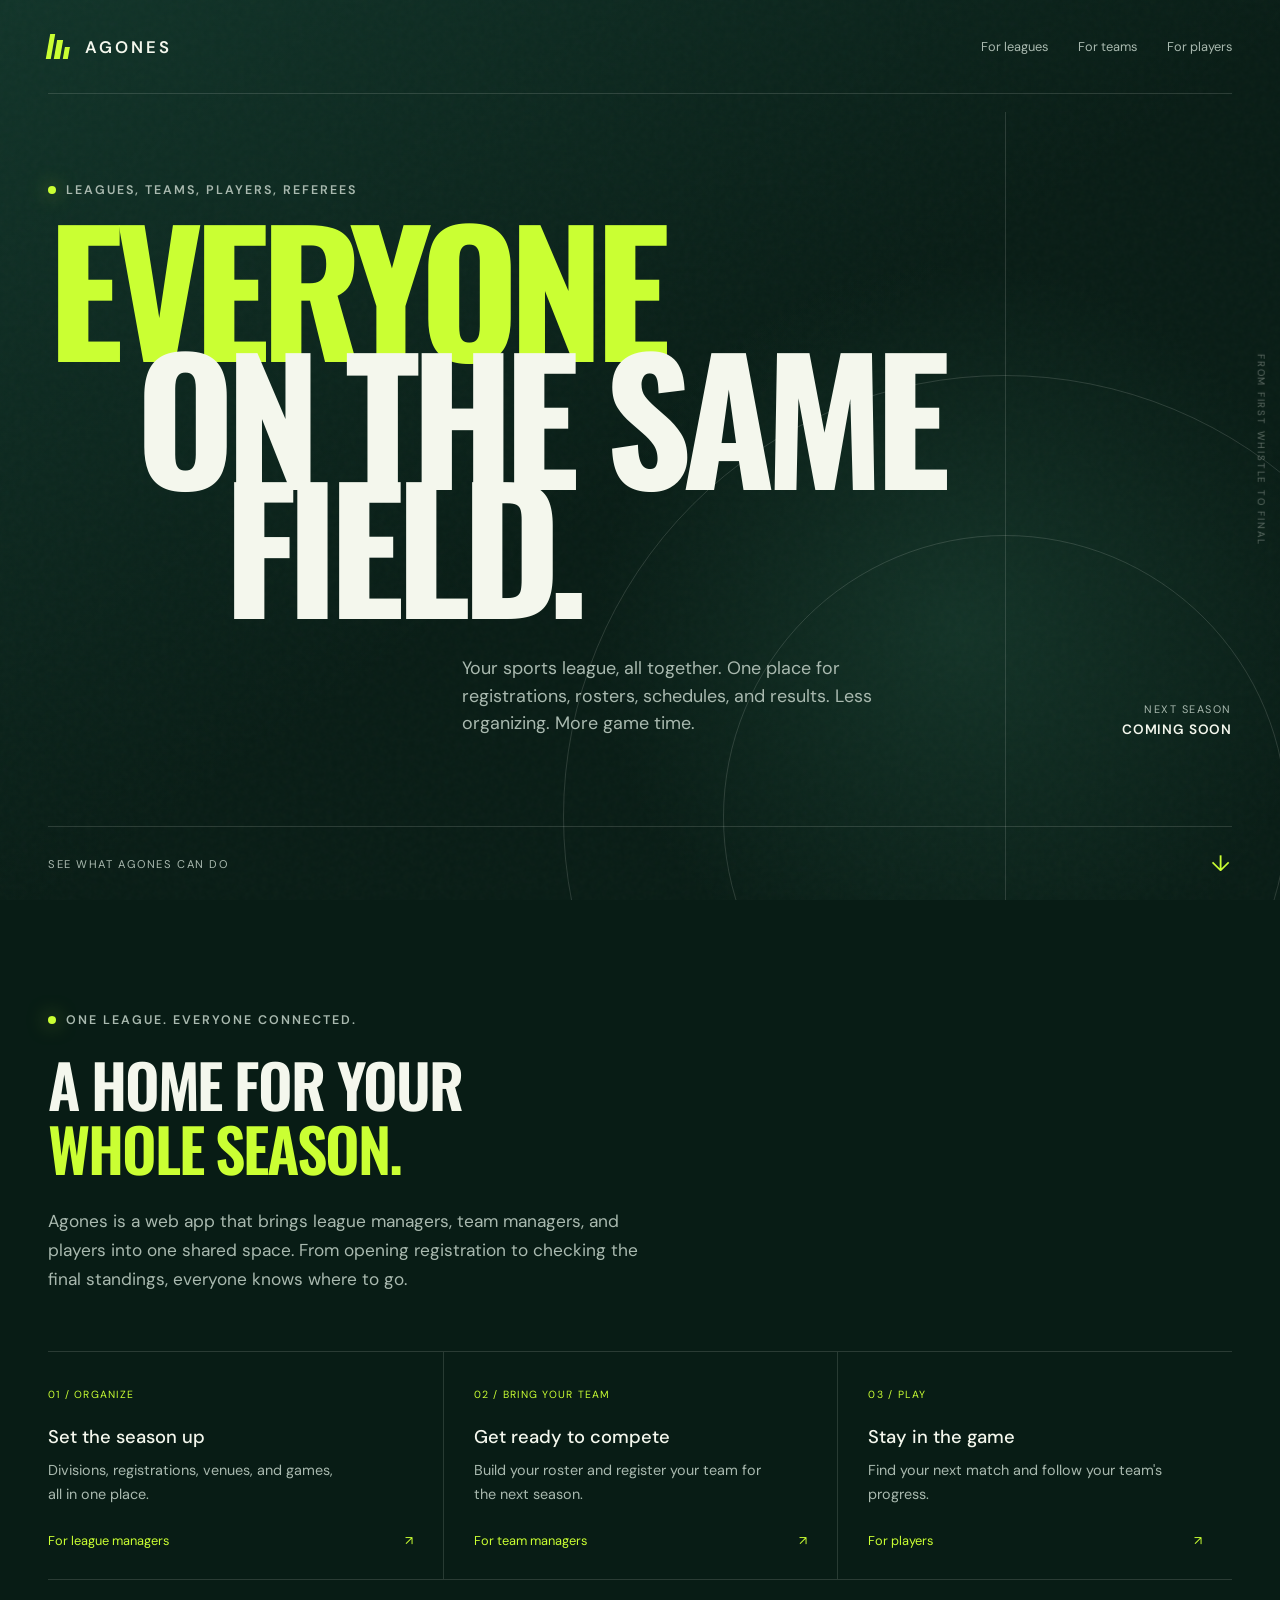
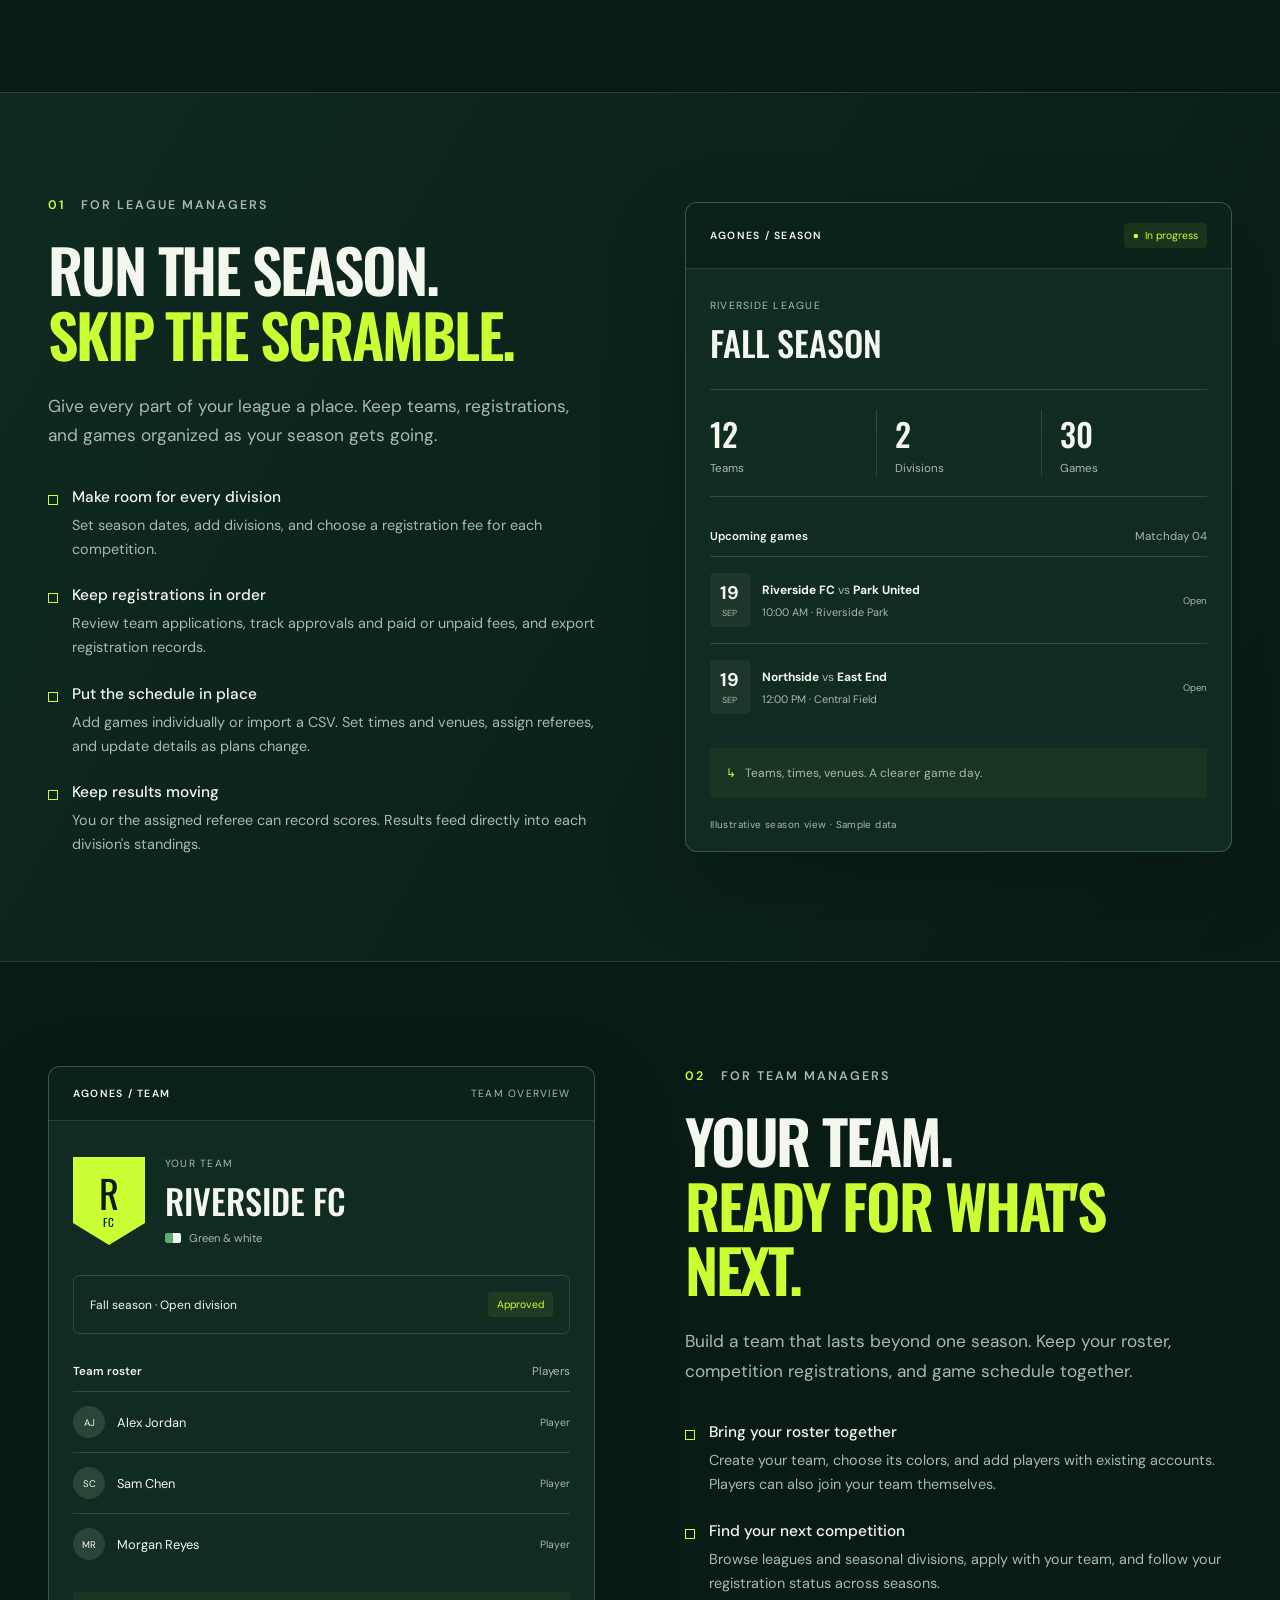
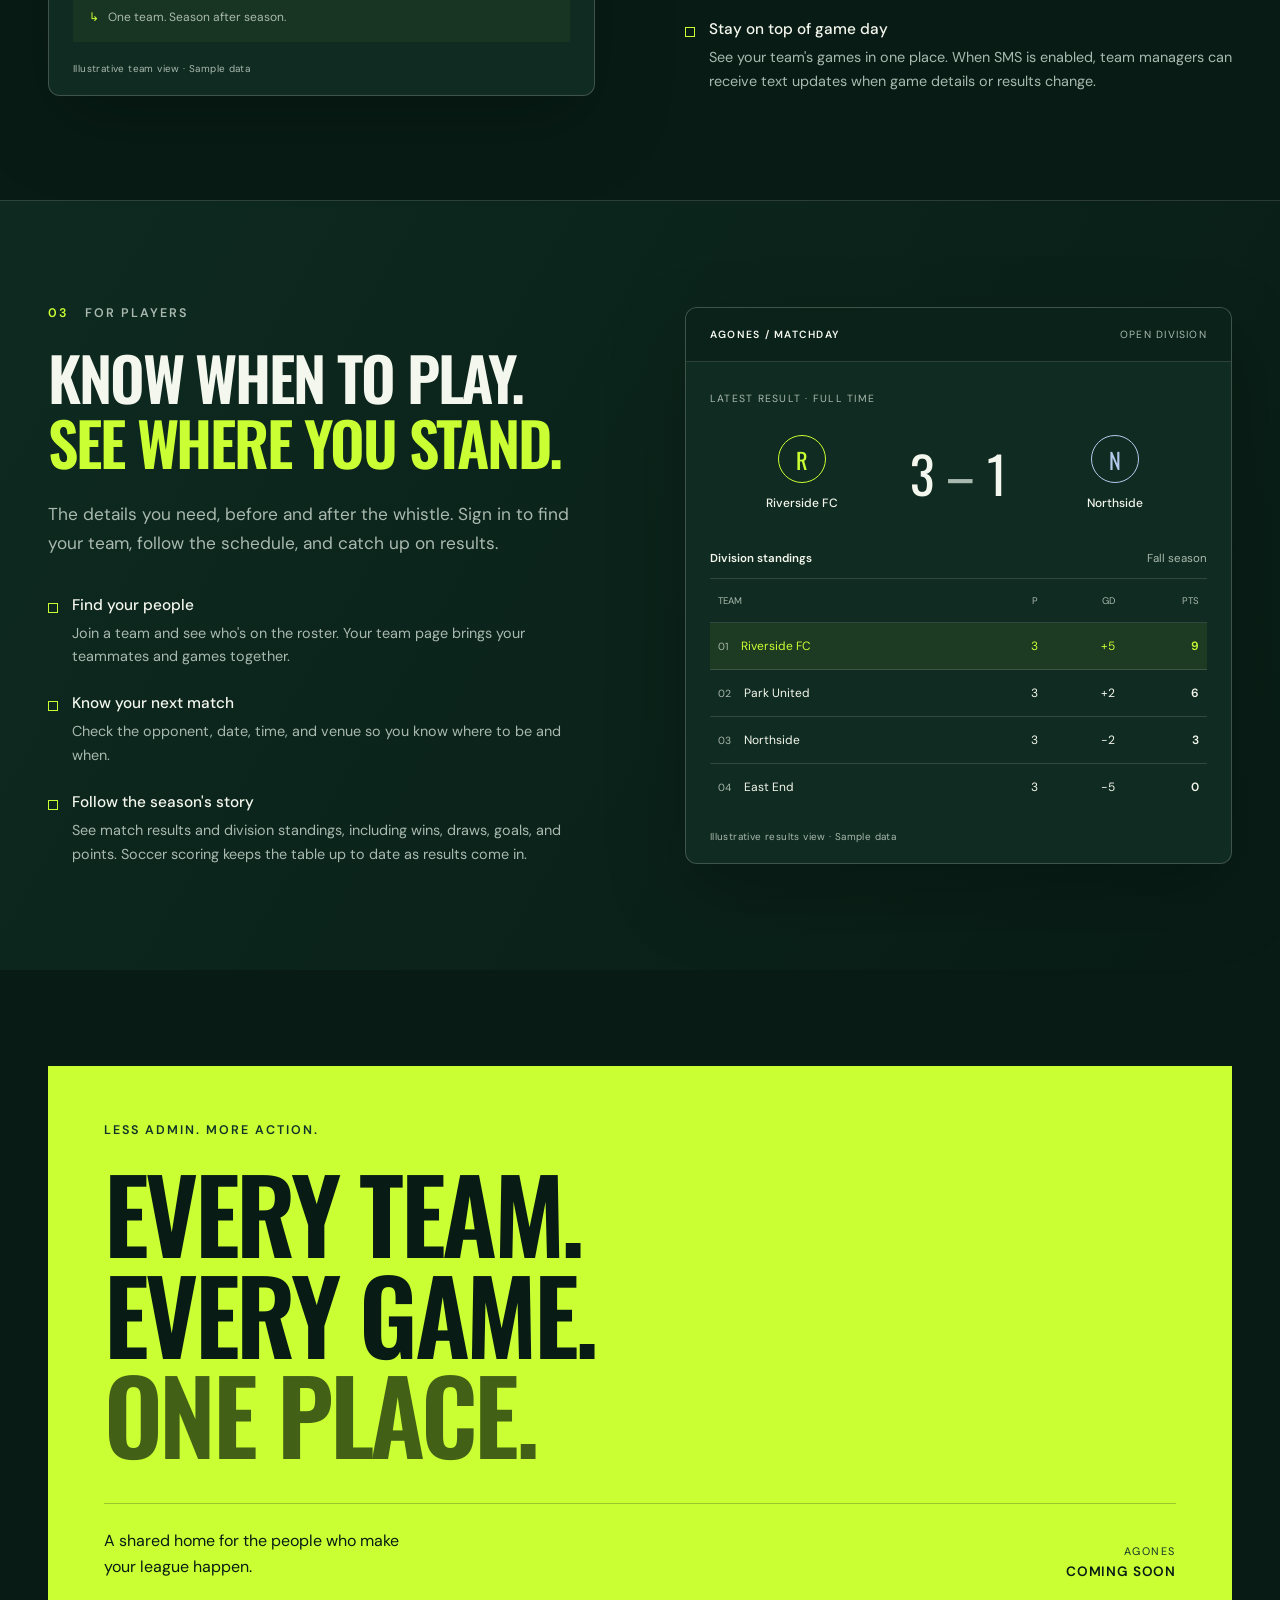
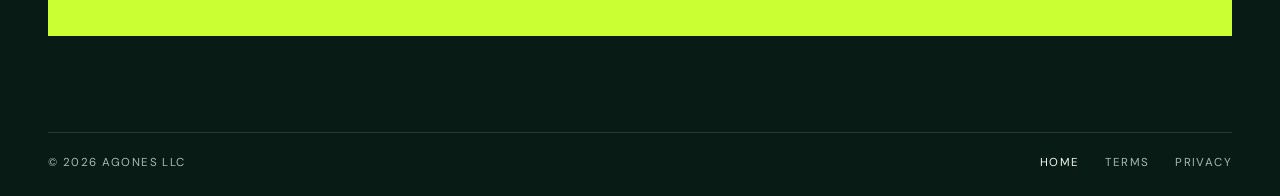
==== commit 184f4073: "Merge marketing product sections into latest main" ====
--- a/index.html
+++ b/index.html
@@ -8,9 +8,9 @@
       content="Agones brings sports leagues together. Manage seasons, team registrations, rosters, schedules, results, and standings in one place."
     />
     <meta name="theme-color" content="#081c15" />
-    <title>Agones — The easiest way to run your league</title>
+    <title>Agones — Everyone on the same field.</title>
     <link rel="icon" href="favicon.svg" type="image/svg+xml" />
-    <link rel="stylesheet" href="styles.css" />
+    <link rel="stylesheet" href="styles.css?v=3" />
   </head>
   <body>
     <a class="skip-link" href="#product">Skip to product details</a>
@@ -41,13 +41,13 @@
       <section class="hero__content" aria-labelledby="hero-title">
         <p class="eyebrow">
           <span class="eyebrow__dot" aria-hidden="true"></span>
-          Built for the whole league
+          Leagues, teams, players, referees
         </p>
 
         <h1 id="hero-title">
-          <span>The <span class="accent">easiest</span></span>
-          <span>way to run</span>
-          <span>your league</span>
+          <span class="accent">Everyone</span>
+          <span>on the same</span>
+          <span>field.</span>
         </h1>
 
         <div class="hero__footer">
--- a/styles.css
+++ b/styles.css
@@ -115,7 +115,7 @@
 
 .eyebrow {
   display: flex;
-  align-items: center;
+  align-items: flex-start;
   gap: 10px;
   margin: 0 0 24px;
   color: var(--muted);
@@ -128,6 +128,8 @@
 .eyebrow__dot {
   width: 8px;
   height: 8px;
+  margin-top: 0.3em;
+  flex-shrink: 0;
   border-radius: 50%;
   background: var(--lime);
   box-shadow: 0 0 20px rgba(202, 255, 51, 0.6);
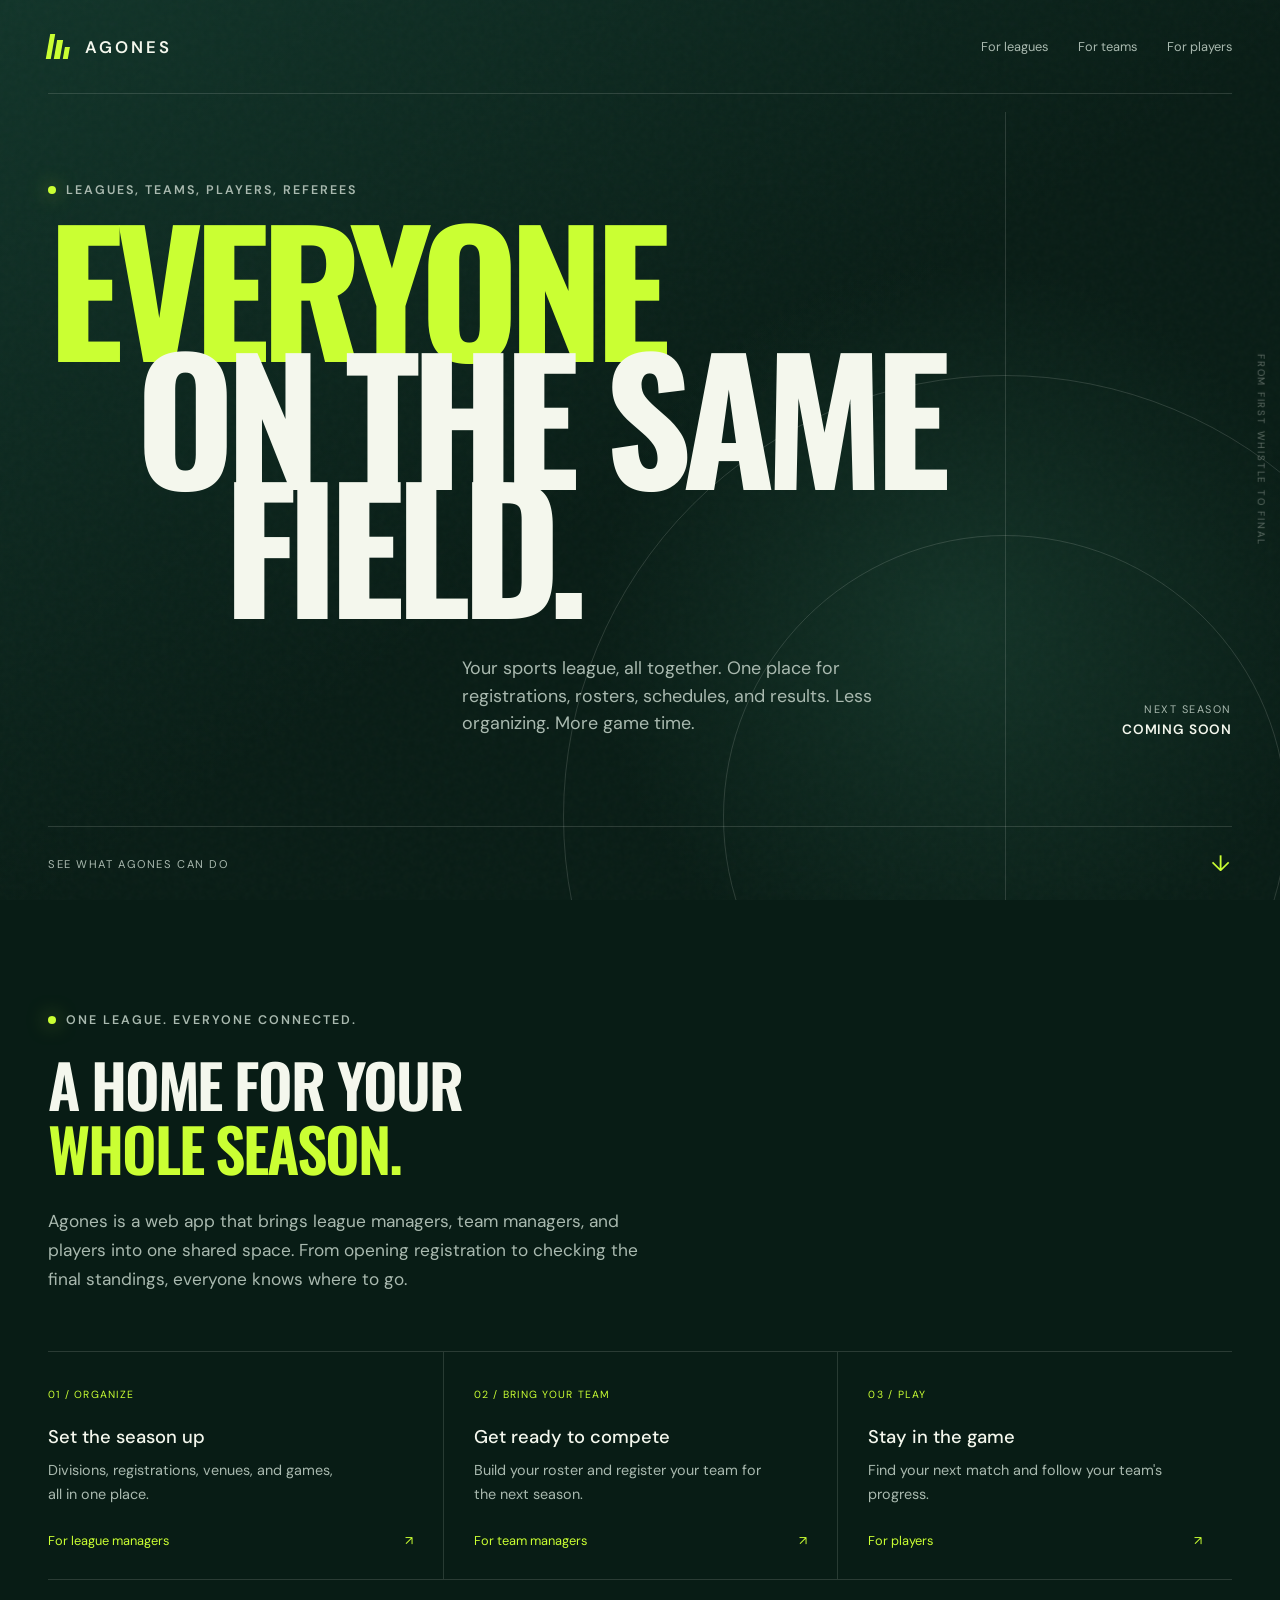
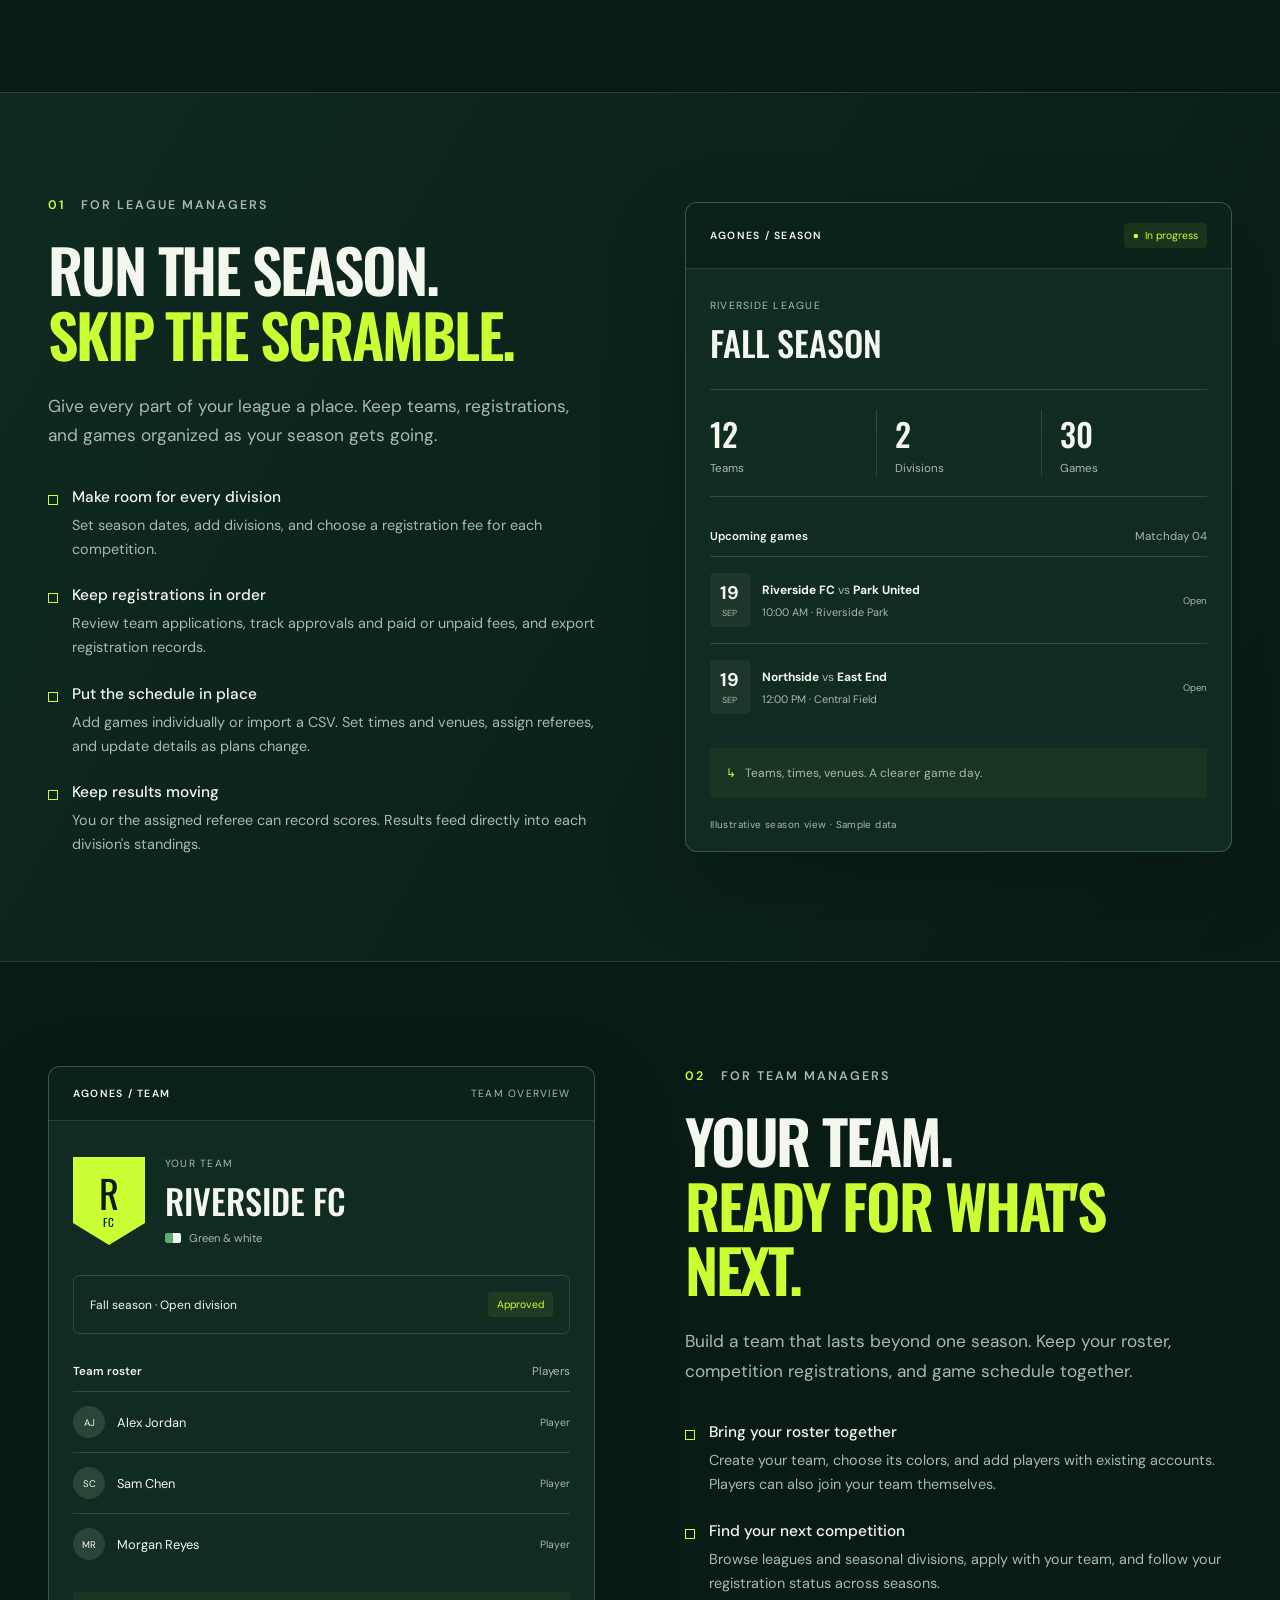
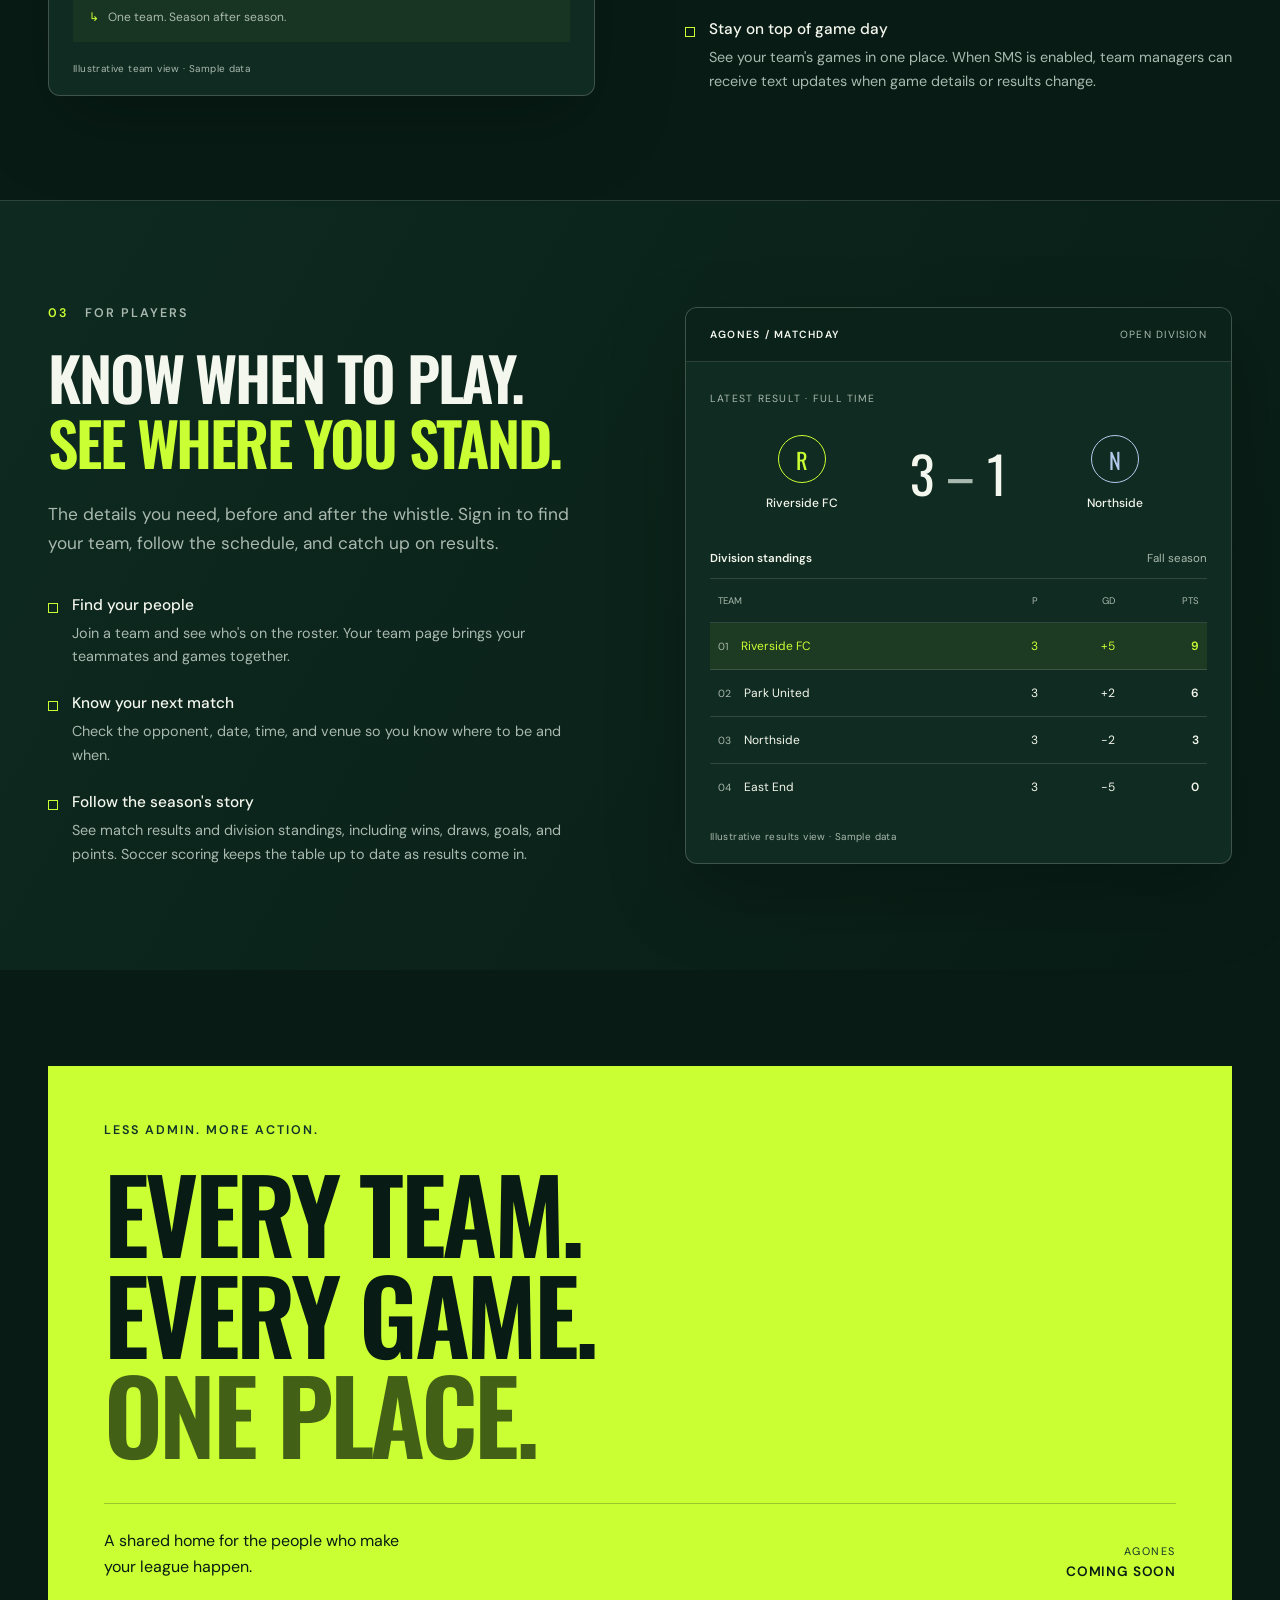
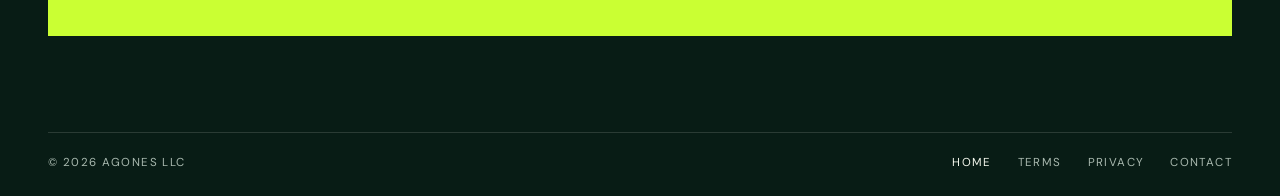
==== commit f22ffcfe: "Add contact page with email, sales call, and message form Adds /contact/ with three ways to reach Ag" ====
--- a/index.html
+++ b/index.html
@@ -177,6 +177,7 @@
           <a href="/" aria-current="page">Home</a>
           <a href="/terms/">Terms</a>
           <a href="/privacy/">Privacy</a>
+          <a href="/contact/">Contact</a>
         </nav>
       </footer>
   </body>
--- a/styles.css
+++ b/styles.css
@@ -1227,6 +1227,174 @@
   line-height: 1.6;
 }
 
+.doc--wide {
+  width: min(100% - 96px, 960px);
+}
+
+.doc .contact__lede {
+  max-width: 620px;
+  margin-top: 24px;
+}
+
+.contact-options {
+  display: grid;
+  grid-template-columns: repeat(3, minmax(0, 1fr));
+  gap: 16px;
+  margin-top: 44px;
+}
+
+.doc a.contact-card {
+  display: flex;
+  flex-direction: column;
+  gap: 10px;
+  padding: 24px;
+  border: 1px solid var(--line);
+  border-radius: 6px;
+  background: rgba(244, 247, 237, 0.03);
+  color: var(--chalk);
+  text-decoration: none;
+  transition:
+    border-color 160ms ease,
+    background-color 160ms ease;
+}
+
+.doc a.contact-card:hover,
+.doc a.contact-card:focus-visible {
+  border-color: var(--lime);
+  background: rgba(244, 247, 237, 0.06);
+  color: var(--chalk);
+}
+
+.contact-card__num {
+  color: var(--lime);
+  font-family: "Oswald", Impact, sans-serif;
+  font-size: 0.9rem;
+  font-weight: 600;
+}
+
+.contact-card__title {
+  font-family: "Oswald", Impact, sans-serif;
+  font-size: 1.28rem;
+  font-weight: 600;
+  text-transform: uppercase;
+}
+
+.contact-card__text {
+  flex: 1;
+  color: var(--prose);
+  font-size: 0.95rem;
+  line-height: 1.6;
+}
+
+.contact-card__action {
+  margin-top: 8px;
+  color: var(--lime);
+  font-size: 0.72rem;
+  font-weight: 600;
+  letter-spacing: 0.12em;
+  overflow-wrap: anywhere;
+  text-transform: uppercase;
+}
+
+.contact-card__action::after {
+  content: " \2192";
+}
+
+.doc .contact-form-section {
+  max-width: 620px;
+  margin-top: 64px;
+  padding-top: 46px;
+  border-top: 1px solid var(--line);
+  scroll-margin-top: 24px;
+}
+
+.contact-form {
+  display: grid;
+  gap: 20px;
+}
+
+.field {
+  display: grid;
+  gap: 8px;
+}
+
+.field label {
+  color: var(--muted);
+  font-size: 0.72rem;
+  font-weight: 600;
+  letter-spacing: 0.14em;
+  text-transform: uppercase;
+}
+
+.field input,
+.field textarea {
+  width: 100%;
+  padding: 13px 14px;
+  border: 1px solid var(--line);
+  border-radius: 4px;
+  background: rgba(244, 247, 237, 0.04);
+  color: var(--chalk);
+  font: inherit;
+  font-size: 1rem;
+}
+
+.field textarea {
+  min-height: 150px;
+  resize: vertical;
+}
+
+.field input:focus-visible,
+.field textarea:focus-visible {
+  border-color: var(--lime);
+  outline: none;
+}
+
+.contact-form__trap {
+  position: absolute;
+  left: -9999px;
+}
+
+.contact-form__footer {
+  display: flex;
+  align-items: center;
+  gap: 18px;
+  flex-wrap: wrap;
+}
+
+.button {
+  padding: 13px 24px;
+  border: 0;
+  border-radius: 4px;
+  background: var(--lime);
+  color: var(--ink);
+  cursor: pointer;
+  font: inherit;
+  font-size: 0.78rem;
+  font-weight: 600;
+  letter-spacing: 0.12em;
+  text-transform: uppercase;
+}
+
+.button:hover,
+.button:focus-visible {
+  background: var(--chalk);
+}
+
+.button:disabled {
+  cursor: progress;
+  opacity: 0.6;
+}
+
+.doc .contact-form__status {
+  margin: 0;
+  color: var(--muted);
+  font-size: 0.9rem;
+}
+
+.doc .contact-form__status.is-error {
+  color: #ff9b8a;
+}
+
 @media (max-width: 800px) {
   .doc-nav,
   .doc,
@@ -1234,6 +1402,10 @@
     width: calc(100% - 40px);
   }
 
+  .contact-options {
+    grid-template-columns: 1fr;
+  }
+
   .doc-nav {
     padding: 22px 0;
   }
